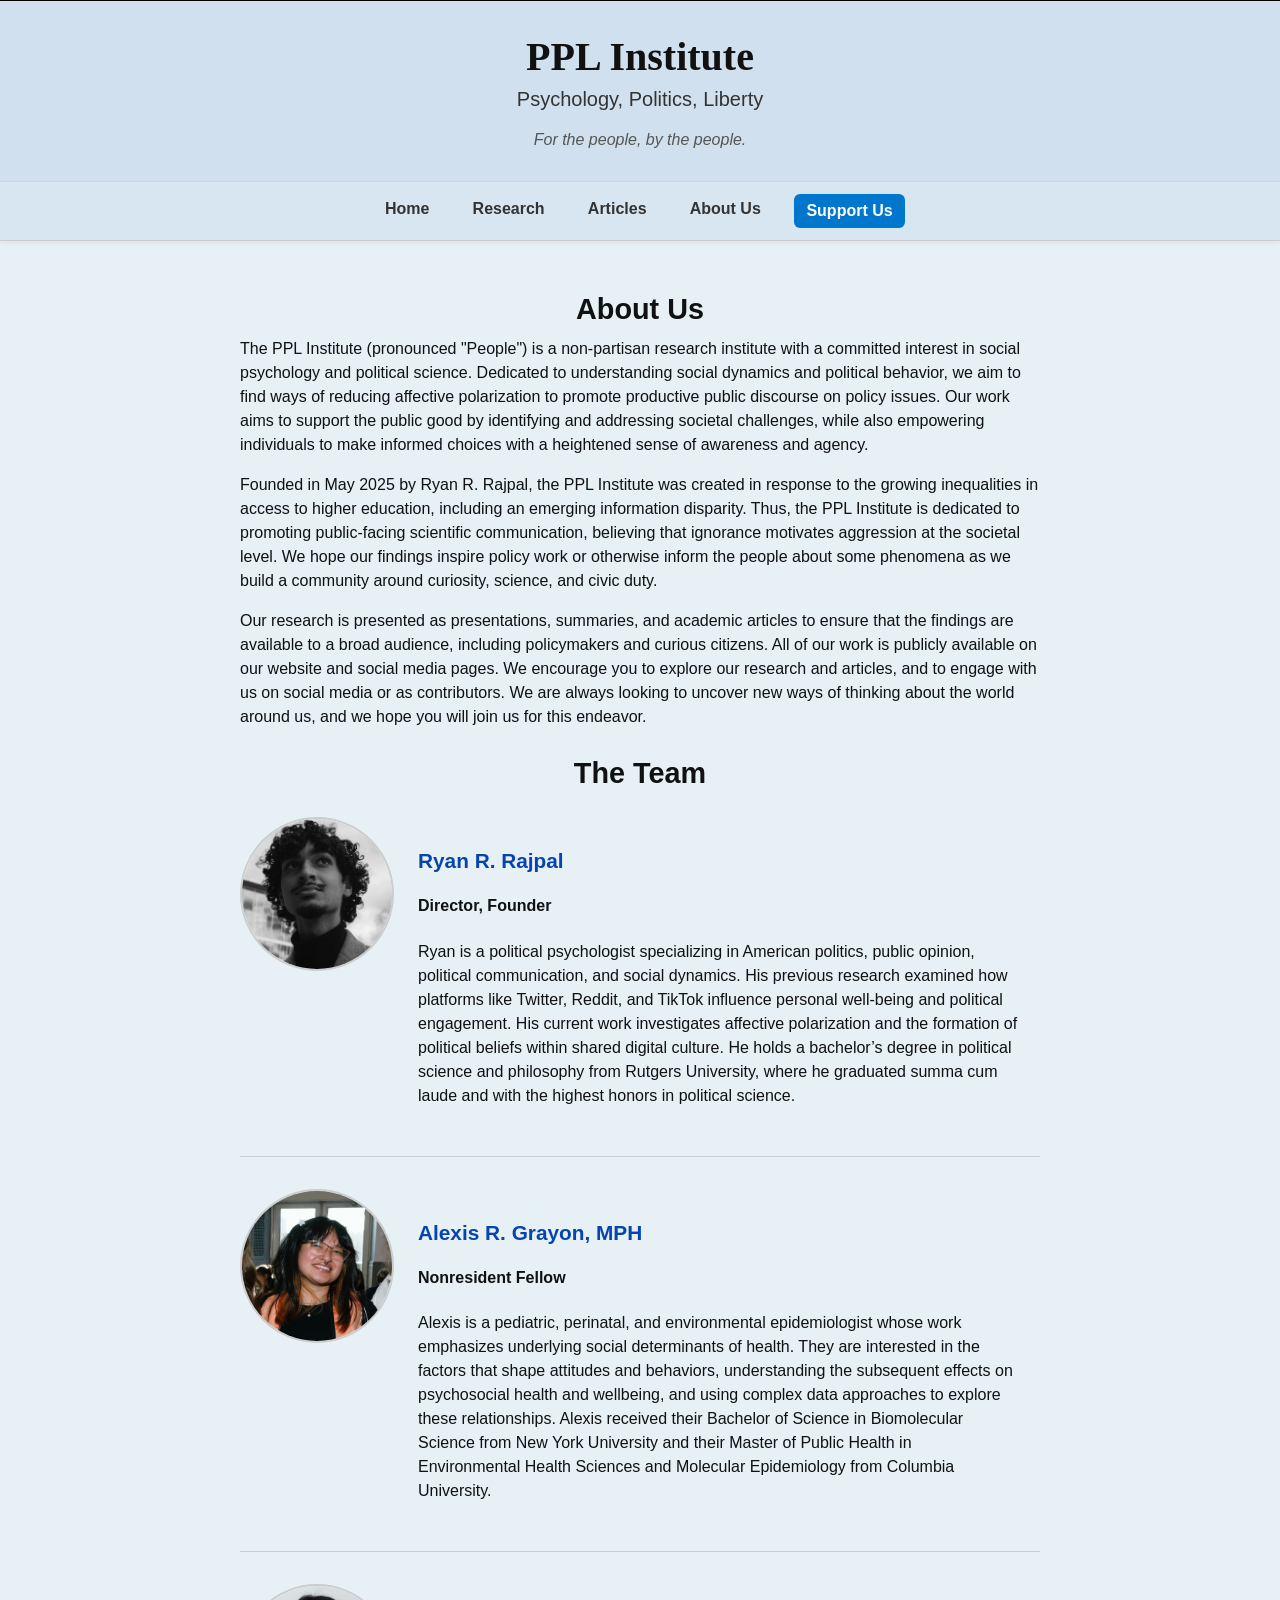
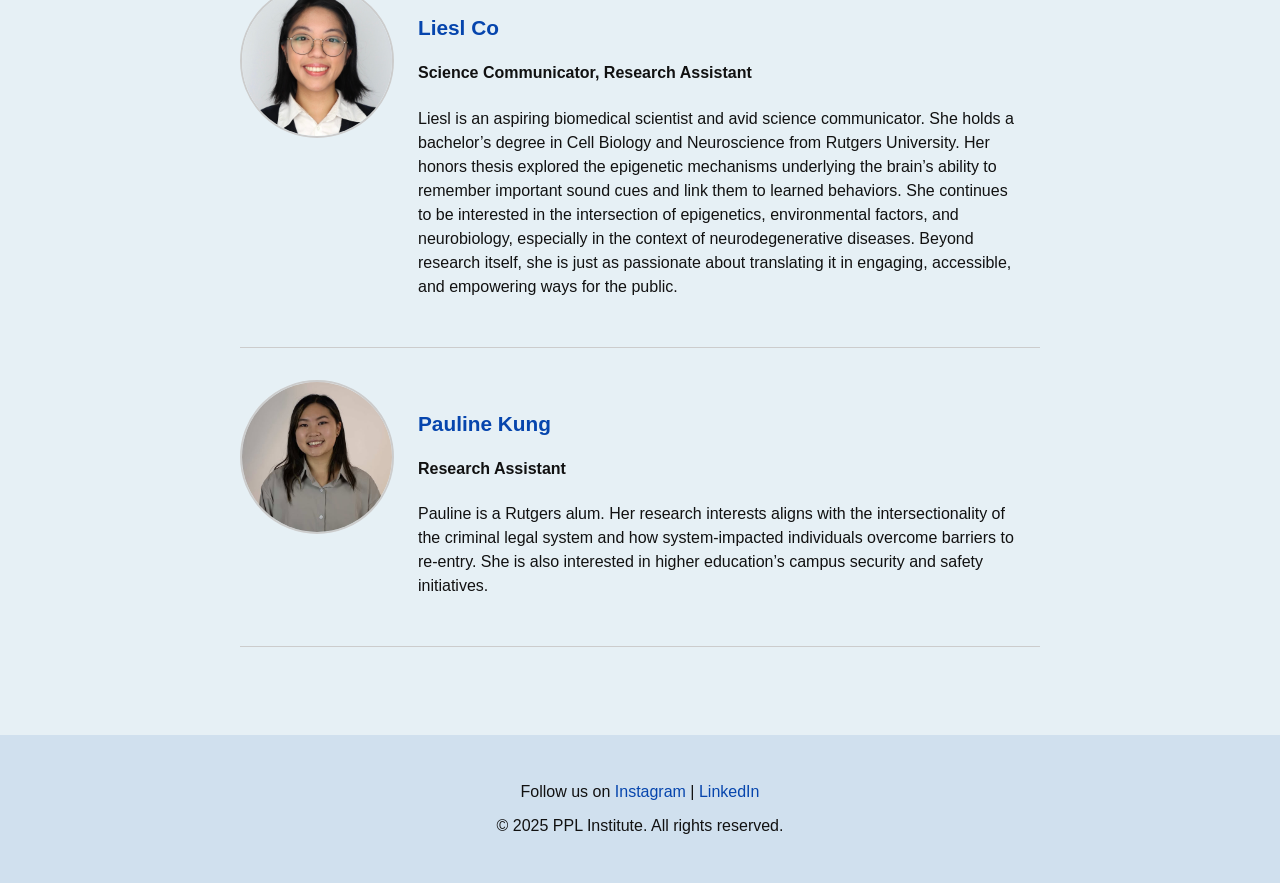
==== About.html @ 50cd61f1 "Update About.html" ====
<!DOCTYPE html>
<html lang="en">

<head>
  <meta charset="UTF-8" />
  <meta name="viewport" content="width=device-width, initial-scale=1.0" />
  <title>PPL Institute - Team</title>
  <link rel="stylesheet" href="globals.css" />
  <link rel="stylesheet" href="webstyles2.css" />
</head>

<body>
    <header>
      <h1>PPL Institute</h1>
      <p class="tagline">Psychology, Politics, Liberty</p>
      <p class="motto">For the people, by the people.</p>
    </header>

  <!-- Desktop Menu -->
<nav class="desktop-menu">
  <a href="index.html">Home</a>
  <a href="Research.html">Research</a>
  <a href="Articles.html">Articles</a>
  <a href="About.html">About Us</a>
  <a href="support.html" class="support-link">Support Us</a>
</nav>

<!-- Mobile Menu -->
<nav class="mobile-menu">
  <div class="menu-toggle" onclick="toggleMenu()">☰ Menu</div>
  <div class="menu-links show">
    <a href="index.html">Home</a>
    <a href="Research.html">Research</a>
    <a href="Articles.html">Articles</a>
    <a href="About.html">About Us</a>
    <a href="support.html" class="support-link">Support Us</a>
  </div>
</nav>

  <main>
    <section>
      <h2 class="centered-heading">About Us</h2>
    <p>
 The PPL Institute (pronounced "People") is a non-partisan research institute with a committed interest in social psychology and political science. Dedicated to understanding social dynamics and political behavior, we aim to find ways of reducing affective polarization to promote productive public discourse on policy issues.
 Our work aims to support the public good by identifying and addressing societal challenges, while also empowering individuals to make informed choices with a heightened sense of awareness and agency. 
      </p>

      <p>
 Founded in May 2025 by Ryan R. Rajpal, the PPL Institute was created in response to the growing inequalities in access to higher education, including an emerging information disparity. Thus, the PPL Institute is dedicated to promoting public-facing scientific communication, believing that ignorance motivates aggression at the societal level. We hope our findings inspire policy work or otherwise inform the people about some phenomena as we build a community around curiosity, science, and civic duty.
      </p>
      
      <p>
 Our research is presented as presentations, summaries, and academic articles to ensure that the findings are available to a broad audience, including policymakers and curious citizens. All of our work is publicly available on our website and social media pages. We encourage you to explore our research and articles, and to engage with us on social media or as contributors. We are always looking to uncover new ways of thinking about the world around us, and we hope you will join us for this endeavor. 
      </p>
    </section>

    <h2 class="centered-heading">The Team</h2>

    <section class="team-member">
      <img src="rav.jpeg" alt="Ryan R. Rajpal" class="team-photo" />
      <div class="team-info">
        <h3>Ryan R. Rajpal</h3>
        <h4>Director, Founder</h4>
        <p>
          Ryan is a political psychologist specializing in American politics, public opinion, political communication,
          and social dynamics. His previous research examined how platforms like Twitter, Reddit, and TikTok influence
          personal well-being and political engagement. His current work investigates affective polarization and the
          formation of political beliefs within shared digital culture. He holds a bachelor’s degree in political science
          and philosophy from Rutgers University, where he graduated summa cum laude and with the highest honors in political science.
        </p>
      </div>
    </section>

    <section class="team-member">
        <img src="Alexis.jpg" alt="Alexis R. Grayon, MPH" class="team-photo" />
        <div class="team-info">
          <h3>Alexis R. Grayon, MPH</h3>
          <h4>Nonresident Fellow</h4>
          <p>
            Alexis is a pediatric, perinatal, and environmental epidemiologist whose work emphasizes 
            underlying social determinants of health. They are interested in the factors that shape 
            attitudes and behaviors, understanding the subsequent effects on psychosocial 
            health and wellbeing, and using complex data approaches to explore these relationships. 
            Alexis received their Bachelor of Science in Biomolecular Science from New York University 
            and their Master of Public Health in Environmental Health Sciences and Molecular Epidemiology 
            from Columbia University.
          </p>
        </div>
      </section>

    <section class="team-member">
        <img src="Liesl.jpg" alt="Liesl Co" class="team-photo" />
        <div class="team-info">
          <h3>Liesl Co</h3>
          <h4>Science Communicator, Research Assistant</h4>
          <p>
           Liesl is an aspiring biomedical scientist and avid science communicator. She holds a bachelor’s degree in Cell 
            Biology and Neuroscience from Rutgers University. Her honors thesis explored the epigenetic mechanisms underlying 
            the brain’s ability to remember important sound cues and link them to learned behaviors. She continues to be interested 
            in the intersection of epigenetics, environmental factors, and neurobiology, especially in the context of neurodegenerative 
            diseases. Beyond research itself, she is just as passionate about translating it in engaging, accessible, and empowering 
            ways for the public. 
          </p>
        </div>
      </section>

     <section class="team-member">
      <img src="pauline.jpg" alt="Pauline Kung" class="team-photo" />
      <div class="team-info">
        <h3>Pauline Kung</h3>
        <h4>Research Assistant</h4>
        <p>
          Pauline is a Rutgers alum. Her research interests aligns with the intersectionality of the criminal legal system and how system-impacted individuals overcome barriers to re-entry. She is also interested in higher education’s campus security and safety initiatives.
        </p>
      </div>
    </section>
    
  </main>

  
  <footer>
    <p>Follow us on  
      <a href="https://instagram.com/pplinstitute" target="_blank">Instagram</a> | 
      <a href="https://www.linkedin.com/company/pplinstitute/" target="_blank">LinkedIn</a>
    </p>
    <p>&copy; 2025 PPL Institute. All rights reserved.</p>
  </footer>
<script>
  let lastScrollTop = 0;
  const menu = document.querySelector('.menu-links');
  const toggleBtn = document.querySelector('.menu-toggle');

  function toggleMenu() {
    menu.classList.toggle('show');
  }

  window.addEventListener('scroll', () => {
    let currentScroll = window.pageYOffset || document.documentElement.scrollTop;
    if (currentScroll > lastScrollTop && menu.classList.contains('show')) {
      // Scrolling down -> collapse menu
      menu.classList.remove('show');
    }
    lastScrollTop = currentScroll <= 0 ? 0 : currentScroll; // avoid negative scroll
  });
</script>
</body>
</html>
---- webstyles2.css ----
/* Base styles */
body {
  font-family: 'Georgia', serif;
  margin: 0;
  padding: 0;
  background: #e6f0f5; /* light grayish blue */
  color: #111;
}

/* Header section */
header {
  background-color: #d0e0ee; /* slightly darker than body */
  padding: 2rem 1rem 1rem;
  text-align: center;
  border-top: 1px solid #000;
  border-bottom: none;
  position: relative;
}

/* Main title */
h1 {
  font-size: 2.5rem;
  margin: 0;
  font-weight: bold;
  font-family: 'Georgia', serif;
}

/* Tagline */
.tagline {
  font-size: 1.25rem;
  font-weight: 500;
  color: #333;
  margin-top: 0.5rem;
  font-family: 'Arial', sans-serif;
}

/* Motto */
.motto {
  font-size: 1rem;
  color: #555;
  font-style: italic;
  margin-top: 0.25rem;
  font-family: 'Arial', sans-serif;
}

/* Subhead styling */
.subhead {
  font-size: 1rem;
  font-style: italic;
  text-transform: uppercase;
  color: #444;
  margin-top: 0.25rem;
}

/* Navigation menu */
nav {
  display: flex;
  justify-content: center;
  gap: 1.5rem;
  padding: 0.75rem 2rem;
  border-top: 1px solid #d7d3d3;
  border-bottom: 1px solid #ccc;
  flex-wrap: wrap;
  background-color: #d8e6f2;
  position: sticky;
  top: 0;
  z-index: 1000;
  box-shadow: 0 2px 4px rgba(0, 0, 0, 0.05);
}

nav a {
  text-decoration: none;
  color: #333;
  font-weight: 600;
  padding: 0.4rem 0.6rem;
  border-radius: 4px;
  transition: all 0.2s ease-in-out;
  font-family: 'Arial', sans-serif;
}

nav a:hover {
  background-color: #d0e0ee;
  color: #0645ad;
  text-decoration: none;
}

/* Main content area */
main {
  max-width: 800px;
  margin: auto;
  padding: 1.5rem;
  line-height: 1.5rem;
  font-family: 'Arial', sans-serif;
}

.centered-heading {
  text-align: center;
  margin-top: 2rem;
  margin-bottom: 1rem;
  font-size: 1.8rem;
}

/* Section lists */
ul {
  list-style-type: disc;
  padding-left: 2 rem;
}

li {
  margin-bottom: 1rem;
}

/* Notice box */
.notice-box {
  background-color: #fffacc;
  border: 1px solid #000000;
  padding: 15px 20px;
  margin: 20px auto;
  width: 80%;
  text-align: justify;
  font-size: 1rem;
  border-radius: 8px;
  box-shadow: 0 2px 4px rgba(0, 0, 0, 0.05);
}

/* Footer */
footer {
  text-align: center;
  padding: 2rem 0;
  background: #d0e0ee;
  margin-top: 2rem;
  font-family: 'Arial', sans-serif;
}

footer a {
  color: #0645ad;
  text-decoration: none;
}

footer a:hover {
  text-decoration: underline;
}

/* Email form */
form {
  text-align: center;
  margin-top: 1rem;
}

.cta-button {
  background-color: #0052cc;
  color: white;
  padding: 0.6rem 1.2rem;
  border: none;
  border-radius: 4px;
  font-weight: 600;
  cursor: pointer;
  margin-top: 0.5rem;
}

.cta-button:hover {
  background-color: #003d99;
}

form input[type="email"] {
  padding: 0.5rem;
  margin-right: 0.5rem;
  width: 60%;
  max-width: 300px;
  border: 1px solid #ccc;
  border-radius: 4px;
}

/* Responsive design */
@media (max-width: 600px) {
  nav {
    flex-direction: column;
    align-items: center;
    gap: 0.75rem;
    padding: 1rem;
  }

  input[type="email"] {
    width: 90%;
    max-width: 300px;
  }

  .cta-button {
    margin-top: 0.5rem;
    width: auto;
  }

  main {
    padding: 0 1rem;
  }

  h1 {
    font-size: 1.75rem;
  }

  .tagline {
    font-size: 1.1rem;
  }

  .motto {
    font-size: 0.95rem;
  }

  .subhead {
    font-size: 0.9rem;
  }
}

.team-member {
  display: flex;
  flex-direction: row;
  align-items: flex-start;
  margin: 2rem 0;
  gap: 1.5rem;
  border-bottom: 1px solid #ccc;
  padding-bottom: 2rem;
}

.team-photo {
  width: 150px;
  height: 150px;
  object-fit: cover;
  border-radius: 50%;
  border: 2px solid #ccc;
}

.team-info {
  max-width: 600px;
}

@media (max-width: 768px) {
  .team-member {
    flex-direction: column;
    align-items: center;
    text-align: center;
  }

  .team-info {
    max-width: 100%;
  }
}

/* NEW CODE!*/

.survey-section {
  background-color: transparent;
  display: flex;
  justify-content: justify;
  gap: 1.5rem;
  flex-wrap: wrap;
  max-width: 1000px;
  margin: 1.5rem auto;
  padding: 1rem;
}

.survey-card {
  background: #F5F5F5;
  border-radius: 12px;
  padding: 1rem; /* slightly reduced */
  width: 240px;
  height: auto; /* allow card to grow if needed */
  box-shadow: 0 2px 6px rgba(0, 0, 0, 0.08);
  transition: transform 0.2s ease, box-shadow 0.2s ease;
  display: flex;
  flex-direction: column;
  justify-content: flex-start; /* top align content */
  align-items: flex-start;
  text-align: left;
  font-size: 0.9rem; /* smaller text */
  line-height: 1.4; /* tighter spacing */
}


.survey-card:hover {
  transform: translateY(-3px);
  box-shadow: 0 4px 12px rgba(0, 0, 0, 0.15);
}

.survey-card a {
  text-decoration: none;
  color: inherit;
  display: block;
}

.survey-card h2 {
  margin-top: 0;
  font-size: 24px;
  color: #000;
}

.survey-card p {
  margin-top: 0.5rem;
  font-size: 0.95rem;
  color: #333;
}

/* Embedded iframe donation form */
.iframe-container {
  display: flex;
  justify-content: center;
  margin: 2rem 0;
}

/* Donation section spacing */
main h3 {
  margin-top: 2rem;
  font-size: 1.3rem;
  color: #0645ad;
}


.card-snippet {
  overflow: hidden;
  text-overflow: ellipsis;
  display: -webkit-box;
  -webkit-line-clamp: 3; /* number of lines to show */
  line-clamp: 3; /* standard property for compatibility */
  -webkit-box-orient: vertical;
  max-height: 4.5em;
  line-height: 1.5em;
}

/* Modal background */
.modal {
  display: none; /* Hidden by default */
  position: fixed;
  z-index: 1000;
  left: 0; top: 0;
  width: 100vw; height: 100vh;
  background-color: rgba(0, 0, 0, 0.5);
  justify-content: center;
  align-items: center;
}

/* Modal content */
.modal-content {
  background: white;
  padding: 2rem;
  border-radius: 12px;
  width: 90%;
  max-width: 500px;
  box-shadow: 0 10px 25px rgba(0, 0, 0, 0.2);
  text-align: center;
  position: relative;
}

/* Close button */
.close-btn {
  position: absolute;
  top: 12px;
  right: 16px;
  font-size: 2rem;
  cursor: pointer;
}

/* Modal CTA button */
.modal-button {
  display: inline-block;
  margin-top: 1.5rem;
  padding: 0.75rem 1.5rem;
  background-color: #0077cc;
  color: white;
  text-decoration: none;
  border-radius: 6px;
  font-weight: bold;
  transition: background-color 0.3s ease;
}

.modal-button:hover {
  background-color: #005fa3;
}


.support-link {
  background-color: #0077cc; /* darker background */
  color: #fff !important; /* white text */
  padding: 8px 12px;
  border-radius: 6px;
  font-weight: 600;
  transition: background-color 0.3s ease;
}

.support-link:hover {
  background-color: #005fa3; /* even darker on hover */
  text-decoration: none;
}



.logo-container {
  display: flex;
  align-items: center;
  gap: 1rem;
}

.logo {
  height: 60px; /* adjust as needed */
  width: auto;
}

.header-text h1 {
  margin: 0;
  font-size: 1.8rem;
}

.subhead {
  margin: 0;
  font-size: 1rem;
  color: #666;
}


.report-article {
  cursor: pointer;
  position: relative;
  border-radius: 10px;
  overflow: hidden;
  transition: transform 0.2s ease, box-shadow 0.2s ease;
}

.report-article:hover {
  transform: translateY(-4px);
  box-shadow: 0 6px 16px rgba(0, 0, 0, 0.1);
}

.report-thumb {
  width: 100%;
  height: 180px;
  object-fit: cover;
}

.report-title,
.report-preview {
  padding: 0 1.25rem;
}

.report-title {
  font-size: 1.1rem;
  font-weight: bold;
  margin-top: 1rem;
  margin-bottom: 0.5rem;
  color: #222;
}

.report-preview {
  font-size: 0.95rem;
  color: #555;
  margin-bottom: 1.25rem;
  line-height: 1.5;
}


@media (max-width: 600px) {
  nav {
    padding: 0.5rem 1rem;
    gap: 0.5rem;
  }

  nav a {
    font-size: 0.85rem;
    padding: 0.3rem 0.4rem;
  }

  header {
    padding: 1rem 0.5rem 0.5rem;
  }

  h1 {
    font-size: 1.5rem;
  }

  .tagline, .motto, .subhead {
    font-size: 0.85rem;
  }
}

.pdf-container {
  width: 100%;
  max-width: 100%;
  height: 600px;
  overflow: hidden;
  border: 1px solid #ccc;
}

.pdf-container iframe {
  width: 100%;
  height: 100%;
  border: none;
}

@media (max-width: 600px) {
  .pdf-container {
    height: 400px;
  }
}



.center-instagram {
  display: flex;
  justify-content: center; /* Centers horizontally */
  margin: 20px 0;          /* Optional spacing above/below */
}

.instagram-media {
  max-width: 540px; /* Instagram’s recommended max width */
  width: 100%;      /* Let it shrink on smaller screens */
}







/* NEW CODE!*/


.survey-card-2 {
  background: #d5ffdd;
  border-radius: 12px;
  padding: 1rem; /* slightly reduced */
  width: 240px;
  height: auto; /* allow card to grow if needed */
  box-shadow: 0 2px 6px rgba(0, 0, 0, 0.08);
  transition: transform 0.2s ease, box-shadow 0.2s ease;
  display: flex;
  flex-direction: column;
  justify-content: flex-start; /* top align content */
  align-items: flex-start;
  text-align: left;
  font-size: 0.9rem; /* smaller text */
  line-height: 1.4; /* tighter spacing */
}


.survey-card-2:hover {
  transform: translateY(-3px);
  box-shadow: 0 4px 12px rgba(0, 0, 0, 0.15);
}

.survey-card-2 a {
  text-decoration: none;
  color: inherit;
  display: block;
}

.survey-card-2 h2 {
  margin-top: 0;
  font-size: 24px;
  color: #000;
}

.survey-card-2 p {
  margin-top: 0.5rem;
  font-size: 0.95rem;
  color: #333;
}


.card-snippet-2 {
  overflow: hidden;
  text-overflow: ellipsis;
  display: -webkit-box;
  -webkit-line-clamp: 3; /* number of lines to show */
  line-clamp: 3; /* standard property for compatibility */
  -webkit-box-orient: vertical;
  max-height: 4.5em;
  line-height: 1.5em;
}

/* Modal background */
.modal-2 {
  display: none; /* Hidden by default */
  position: fixed;
  z-index: 1000;
  left: 0; top: 0;
  width: 100vw; height: 100vh;
  background-color: rgba(0, 0, 0, 0.5);
  justify-content: center;
  align-items: center;
}

/* Modal content */
.modal-content-2 {
  background: #d5ffdd;
  padding: 2rem;
  border-radius: 12px;
  width: 90%;
  max-width: 500px;
  box-shadow: 0 10px 25px rgba(0, 0, 0, 0.2);
  text-align: center;
  position: relative;
}




.survey-card-3 {
  background: #fffeb3;
  border-radius: 12px;
  padding: 1rem; /* slightly reduced */
  width: 240px;
  height: auto; /* allow card to grow if needed */
  box-shadow: 0 2px 6px rgba(0, 0, 0, 0.08);
  transition: transform 0.2s ease, box-shadow 0.2s ease;
  display: flex;
  flex-direction: column;
  justify-content: flex-start; /* top align content */
  align-items: flex-start;
  text-align: left;
  font-size: 0.9rem; /* smaller text */
  line-height: 1.4; /* tighter spacing */
}


.survey-card-3:hover {
  transform: translateY(-3px);
  box-shadow: 0 4px 12px rgba(0, 0, 0, 0.15);
}

.survey-card-3 a {
  text-decoration: none;
  color: inherit;
  display: block;
}

.survey-card-3 h2 {
  margin-top: 0;
  font-size: 24px;
  color: #000;
}

.survey-card-3 p {
  margin-top: 0.5rem;
  font-size: 0.95rem;
  color: #333;
}


.card-snippet-3 {
  overflow: hidden;
  text-overflow: ellipsis;
  display: -webkit-box;
  -webkit-line-clamp: 3; /* number of lines to show */
  line-clamp: 3; /* standard property for compatibility */
  -webkit-box-orient: vertical;
  max-height: 4.5em;
  line-height: 1.5em;
}

/* Modal background */
.modal-3 {
  display: none; /* Hidden by default */
  position: fixed;
  z-index: 1000;
  left: 0; top: 0;
  width: 100vw; height: 100vh;
  background-color: rgba(0, 0, 0, 0.5);
  justify-content: center;
  align-items: center;
}

/* Modal content */
.modal-content-3 {
  background: #fffeb3;
  padding: 2rem;
  border-radius: 12px;
  width: 90%;
  max-width: 500px;
  box-shadow: 0 10px 25px rgba(0, 0, 0, 0.2);
  text-align: center;
  position: relative;
}






.survey-card-4 {
  background: #c0e6fe;
  border-radius: 12px;
  padding: 1rem; /* slightly reduced */
  width: 240px;
  height: auto; /* allow card to grow if needed */
  box-shadow: 0 2px 6px rgba(0, 0, 0, 0.08);
  transition: transform 0.2s ease, box-shadow 0.2s ease;
  display: flex;
  flex-direction: column;
  justify-content: flex-start; /* top align content */
  align-items: flex-start;
  text-align: left;
  font-size: 0.9rem; /* smaller text */
  line-height: 1.4; /* tighter spacing */
}


.survey-card-4:hover {
  transform: translateY(-3px);
  box-shadow: 0 4px 12px rgba(0, 0, 0, 0.15);
}

.survey-card-4 a {
  text-decoration: none;
  color: inherit;
  display: block;
}

.survey-card-4 h2 {
  margin-top: 0;
  font-size: 24px;
  color: #000;
}

.survey-card-4 p {
  margin-top: 0.5rem;
  font-size: 0.95rem;
  color: #333;
}


.card-snippet-4 {
  overflow: hidden;
  text-overflow: ellipsis;
  display: -webkit-box;
  -webkit-line-clamp: 3; /* number of lines to show */
  line-clamp: 3; /* standard property for compatibility */
  -webkit-box-orient: vertical;
  max-height: 4.5em;
  line-height: 1.5em;
}

/* Modal background */
.modal-4 {
  display: none; /* Hidden by default */
  position: fixed;
  z-index: 1000;
  left: 0; top: 0;
  width: 100vw; height: 100vh;
  background-color: rgba(0, 0, 0, 0.5);
  justify-content: center;
  align-items: center;
}

/* Modal content */
.modal-content-4 {
  background: #c0e6fe;
  padding: 2rem;
  border-radius: 12px;
  width: 90%;
  max-width: 500px;
  box-shadow: 0 10px 25px rgba(0, 0, 0, 0.2);
  text-align: center;
  position: relative;
}






/* Show desktop menu only on larger screens */
.desktop-menu {
  display: flex;
  justify-content: center;
  gap: 1.5rem;
  padding: 0.75rem 2rem;
  border-top: 1px solid #d7d3d3;
  border-bottom: 1px solid #ccc;
  background-color: #d8e6f2;
  position: sticky;
  top: 0;
  z-index: 1000;
  box-shadow: 0 2px 4px rgba(0, 0, 0, 0.05);
}

/* Hide mobile menu by default */
.mobile-menu {
  display: none;
}

/* When screen is 600px or less, hide desktop menu and show mobile menu */
@media (max-width: 600px) {
  .desktop-menu {
    display: none;
  }

  .mobile-menu {
    display: block;
    position: sticky;
    top: 0;
    z-index: 1000;
    background-color: #d8e6f2;
    padding: 0.5rem 1rem;
    box-shadow: 0 2px 4px rgba(0,0,0,0.05);
  }

  .menu-toggle {
    font-size: 1rem;
    font-weight: bold;
    cursor: pointer;
    background-color: #0077cc;
    color: white;
    padding: 0.5rem 1rem;
    border-radius: 6px;
    display: flex;
    justify-content: center;
    align-items: center;
  }

  .menu-links {
    display: none;
    flex-direction: column;
    margin-top: 0.5rem;
    transition: max-height 0.3s ease;
  }

  .menu-links.show {
    display: flex;
  }

  .menu-links a {
    padding: 0.5rem 0;
    font-size: 0.95rem;
    text-align: center;
  }
}

}
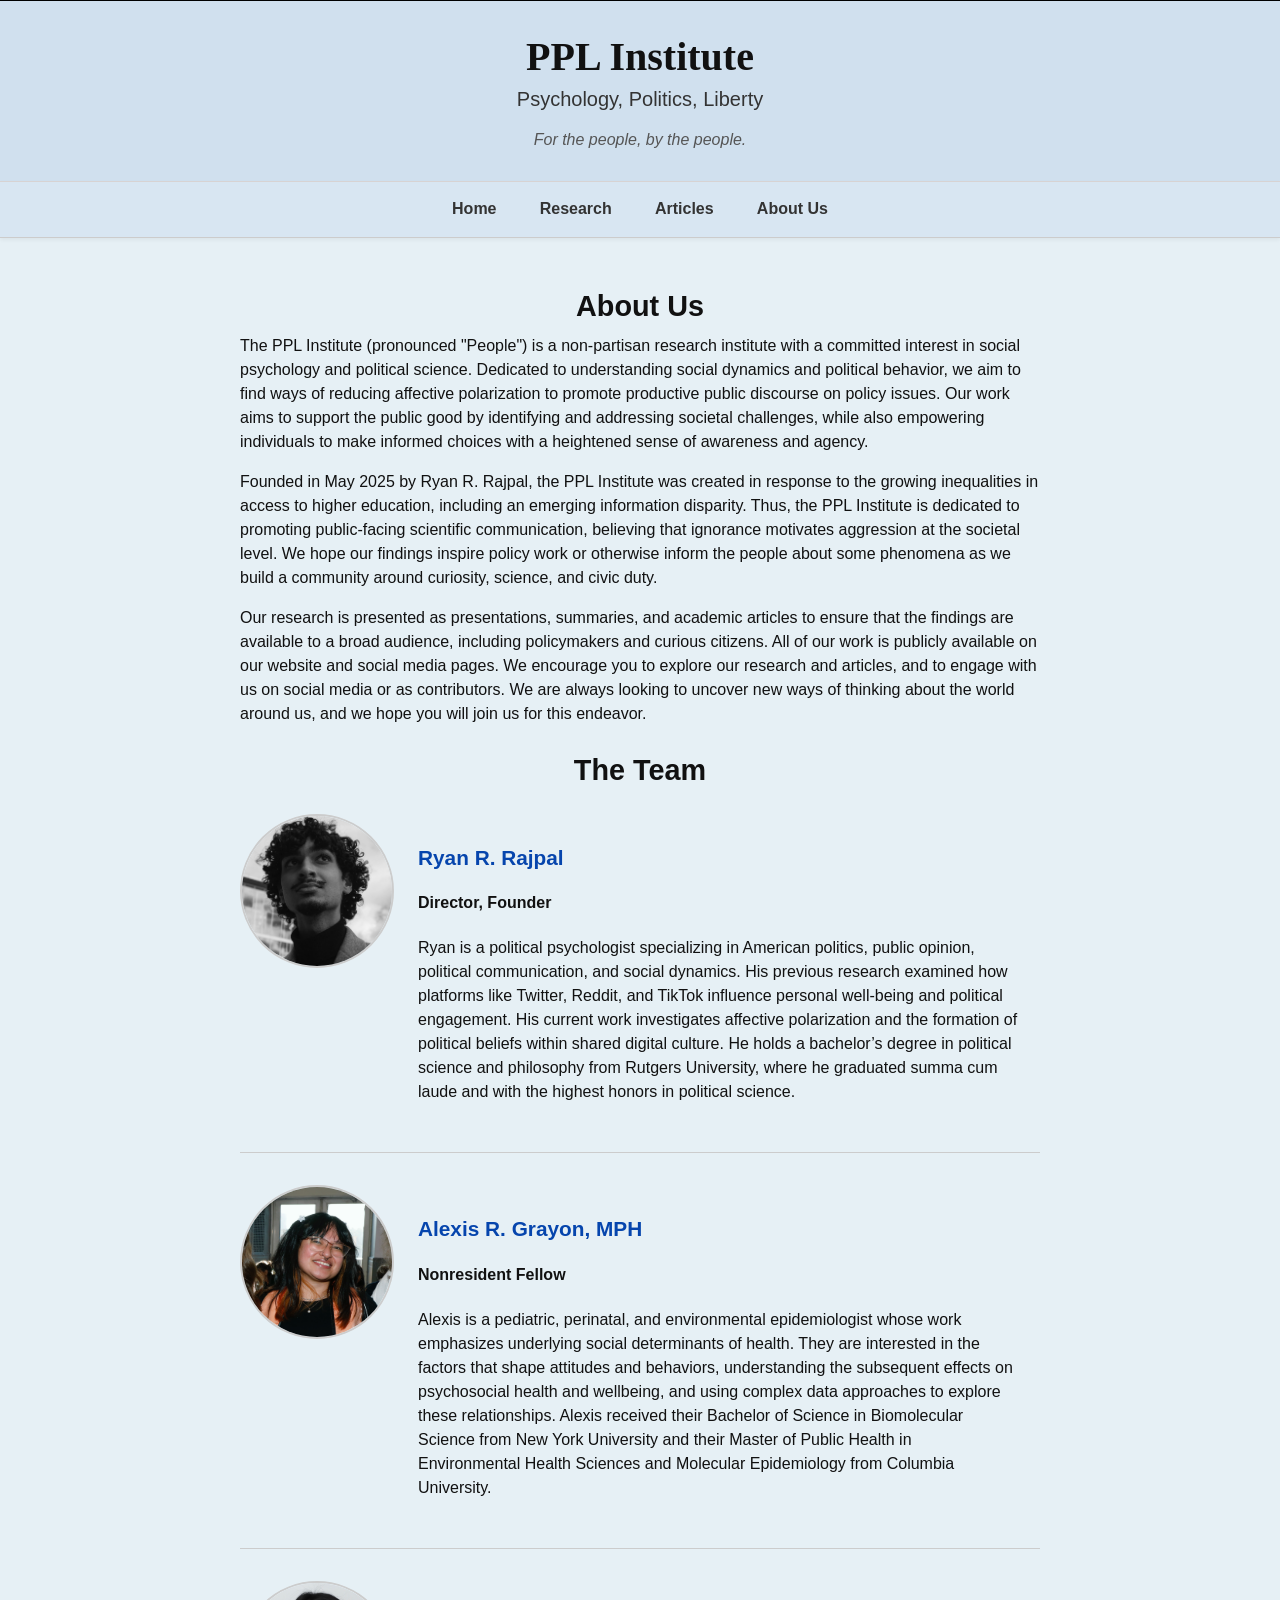
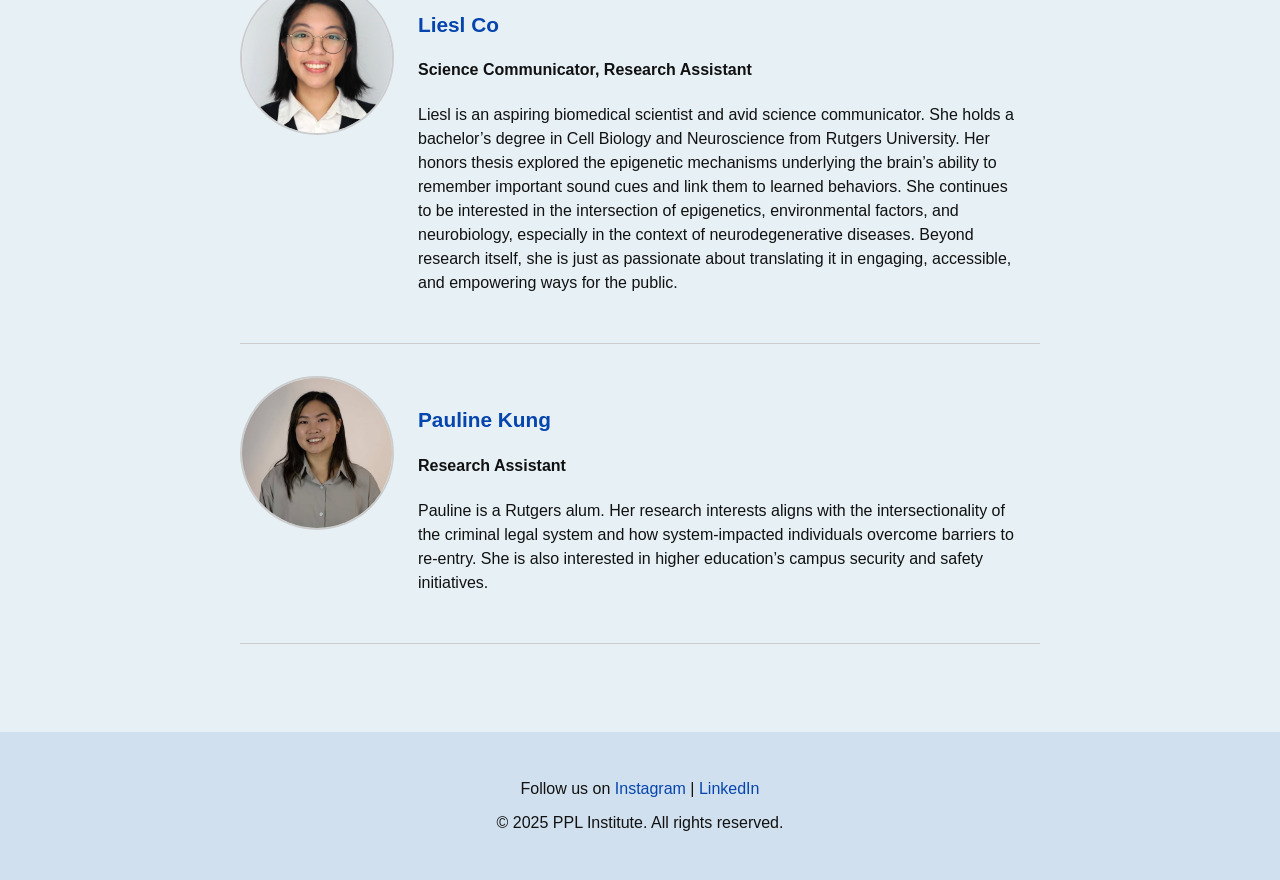
==== commit 7f2dc4ad: "Remove 'Support Us' link from About.html Removed 'Support Us' link from both desktop and mobile navi" ====
--- a/About.html
+++ b/About.html
@@ -22,7 +22,6 @@
   <a href="Research.html">Research</a>
   <a href="Articles.html">Articles</a>
   <a href="About.html">About Us</a>
-  <a href="support.html" class="support-link">Support Us</a>
 </nav>
 
 <!-- Mobile Menu -->
@@ -33,7 +32,6 @@
     <a href="Research.html">Research</a>
     <a href="Articles.html">Articles</a>
     <a href="About.html">About Us</a>
-    <a href="support.html" class="support-link">Support Us</a>
   </div>
 </nav>
 
--- a/webstyles2.css
+++ b/webstyles2.css
@@ -765,6 +765,91 @@
 
 
 
+
+
+
+
+
+
+.survey-card-5 {
+  background: #c0fec1;
+  border-radius: 12px;
+  padding: 1rem; /* slightly reduced */
+  width: 240px;
+  height: auto; /* allow card to grow if needed */
+  box-shadow: 0 2px 6px rgba(0, 0, 0, 0.08);
+  transition: transform 0.2s ease, box-shadow 0.2s ease;
+  display: flex;
+  flex-direction: column;
+  justify-content: flex-start; /* top align content */
+  align-items: flex-start;
+  text-align: left;
+  font-size: 0.9rem; /* smaller text */
+  line-height: 1.4; /* tighter spacing */
+}
+
+
+.survey-card-5:hover {
+  transform: translateY(-3px);
+  box-shadow: 0 4px 12px rgba(0, 0, 0, 0.15);
+}
+
+.survey-card-5 a {
+  text-decoration: none;
+  color: inherit;
+  display: block;
+}
+
+.survey-card-5 h2 {
+  margin-top: 0;
+  font-size: 24px;
+  color: #000;
+}
+
+.survey-card-5 p {
+  margin-top: 0.5rem;
+  font-size: 0.95rem;
+  color: #333;
+}
+
+
+.card-snippet-5 {
+  overflow: hidden;
+  text-overflow: ellipsis;
+  display: -webkit-box;
+  -webkit-line-clamp: 3; /* number of lines to show */
+  line-clamp: 3; /* standard property for compatibility */
+  -webkit-box-orient: vertical;
+  max-height: 4.5em;
+  line-height: 1.5em;
+}
+
+/* Modal background */
+.modal-5 {
+  display: none; /* Hidden by default */
+  position: fixed;
+  z-index: 1000;
+  left: 0; top: 0;
+  width: 100vw; height: 100vh;
+  background-color: rgba(0, 0, 0, 0.5);
+  justify-content: center;
+  align-items: center;
+}
+
+/* Modal content */
+.modal-content-5 {
+  background: #c0fec1;
+  padding: 2rem;
+  border-radius: 12px;
+  width: 90%;
+  max-width: 500px;
+  box-shadow: 0 10px 25px rgba(0, 0, 0, 0.2);
+  text-align: center;
+  position: relative;
+}
+
+
+
 /* Show desktop menu only on larger screens */
 .desktop-menu {
   display: flex;
@@ -833,3 +918,25 @@
 }
 
 }
+
+
+
+.report-article p.photo-credit {
+  font-size: 0.65rem;   /* smaller text */
+  color: #555;          /* dark grey */
+  opacity: 0.25;         /* faded */
+  margin-top: 8px;      /* optional spacing */
+}
+
+.report-article p.photo-credit a {
+  color: inherit;       /* inherit faded grey from parent */
+  text-decoration: none; /* optional: remove underline */
+}
+
+.report-article photo-credit a:hover {
+  opacity: 0.5;         /* slightly more visible on hover */
+  text-decoration: underline; /* optional hover effect */
+}
+
+
+
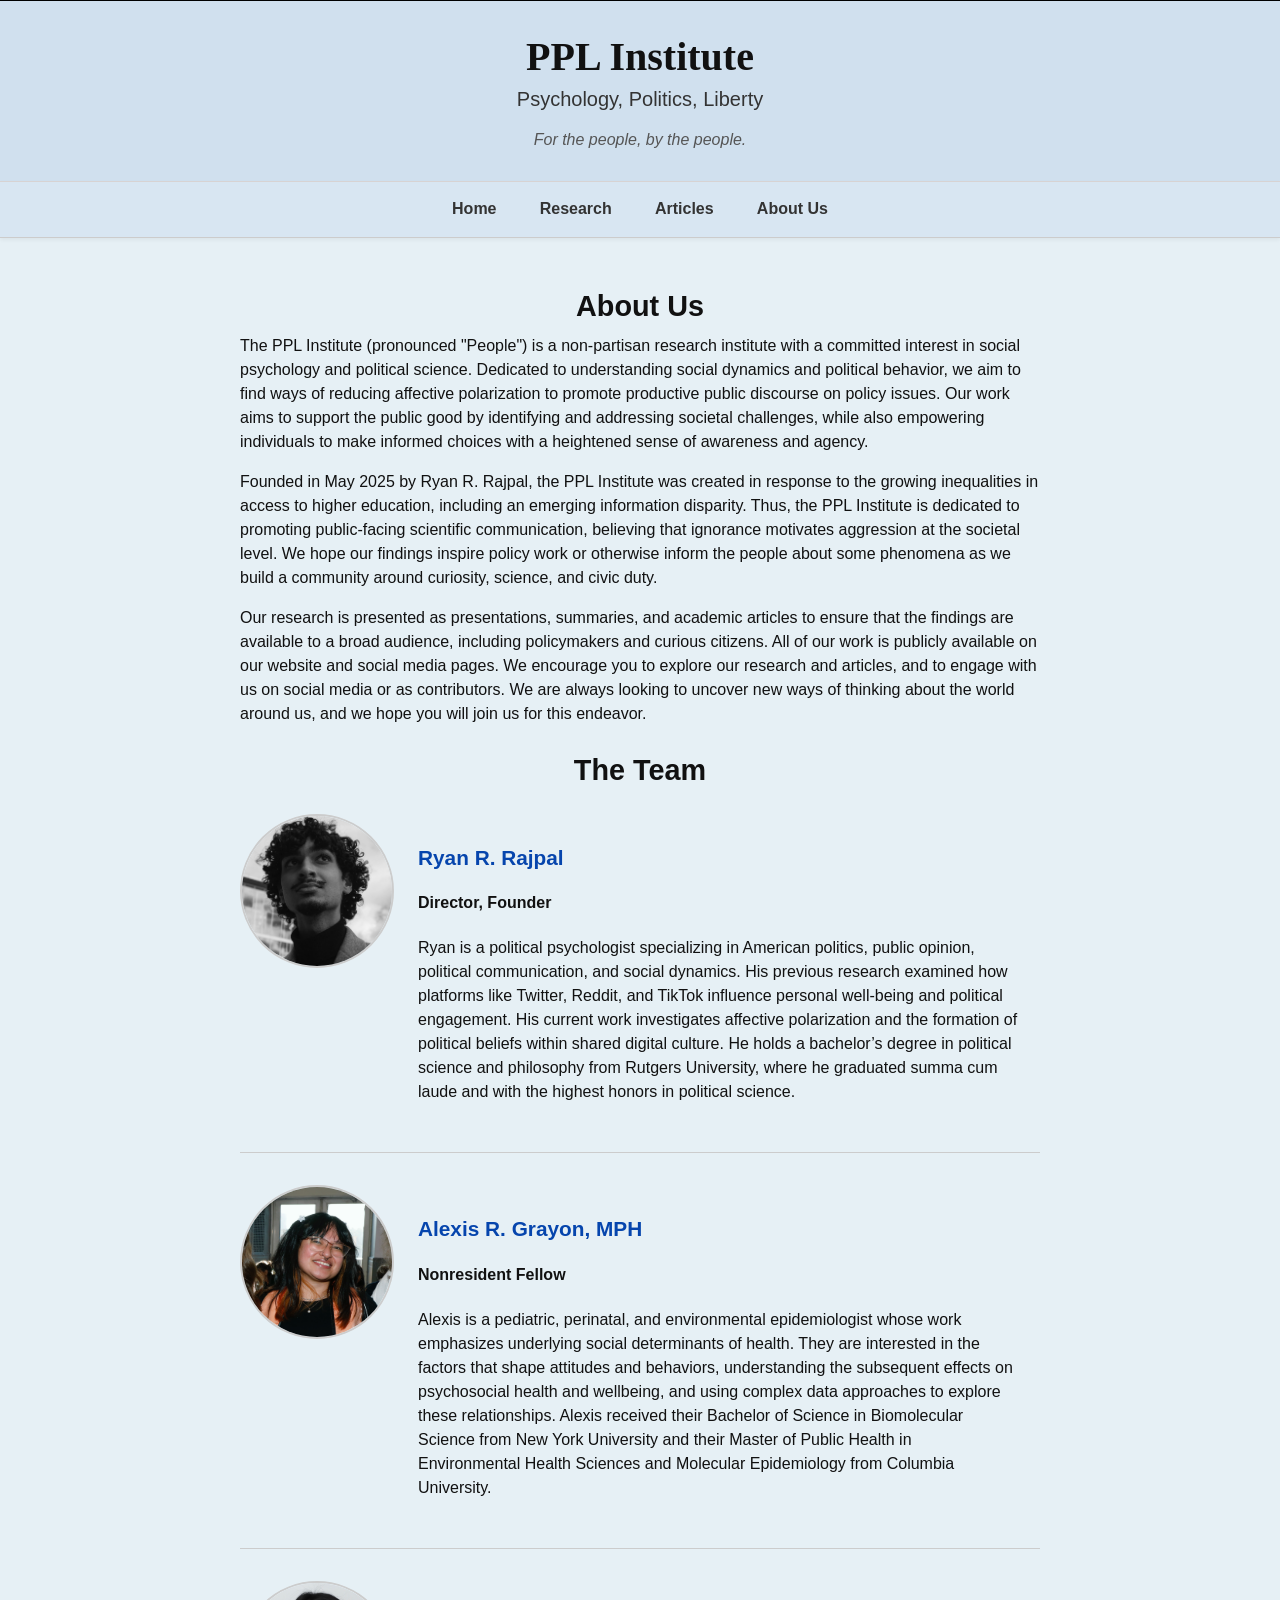
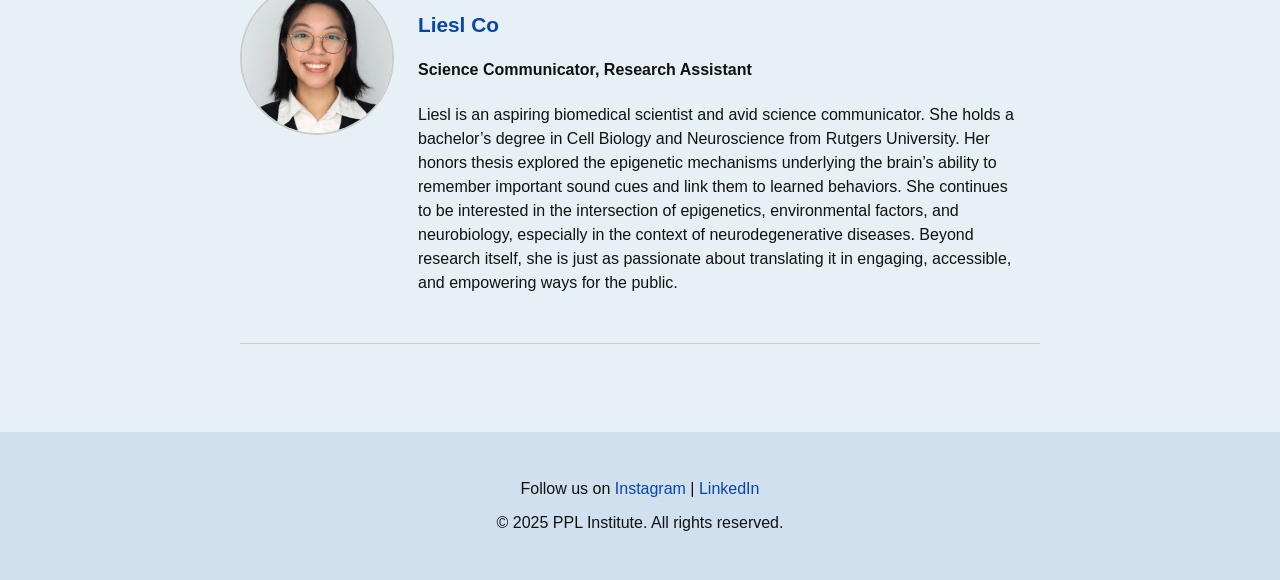
==== commit c16431c5: "Update About.html" ====
--- a/About.html
+++ b/About.html
@@ -102,16 +102,7 @@
         </div>
       </section>
 
-     <section class="team-member">
-      <img src="pauline.jpg" alt="Pauline Kung" class="team-photo" />
-      <div class="team-info">
-        <h3>Pauline Kung</h3>
-        <h4>Research Assistant</h4>
-        <p>
-          Pauline is a Rutgers alum. Her research interests aligns with the intersectionality of the criminal legal system and how system-impacted individuals overcome barriers to re-entry. She is also interested in higher education’s campus security and safety initiatives.
-        </p>
-      </div>
-    </section>
+
     
   </main>
 
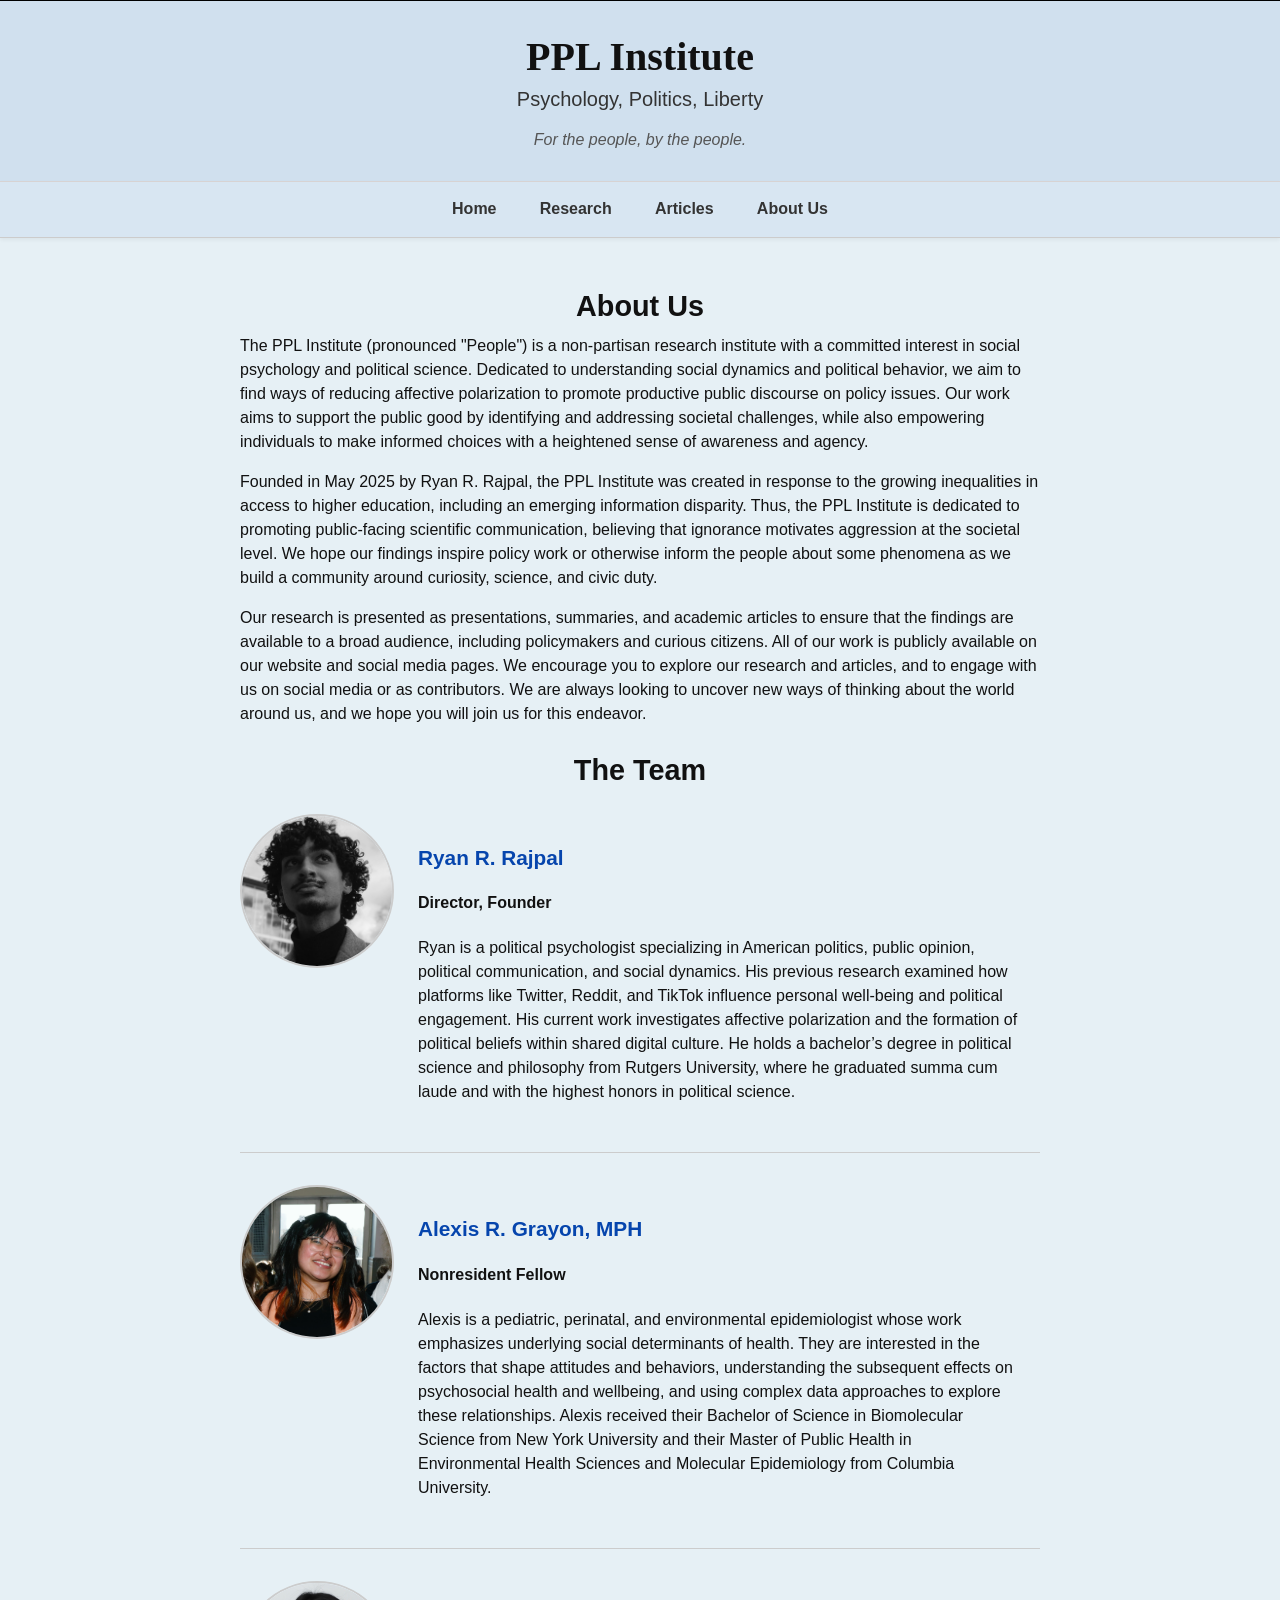
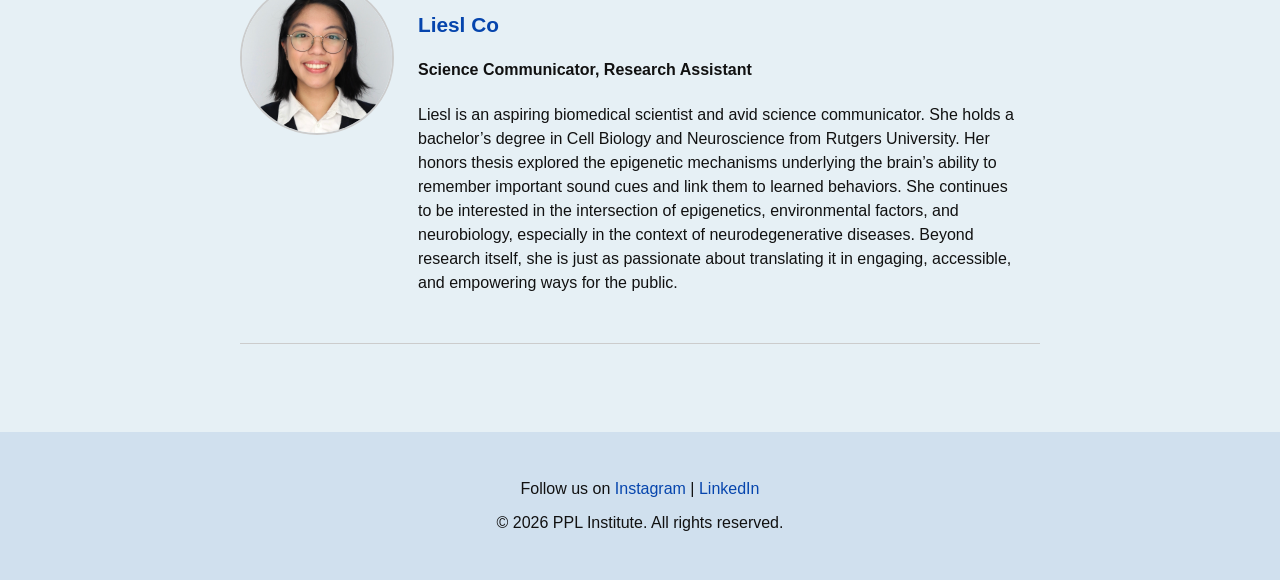
==== commit 766d519f: "Update About.html" ====
--- a/About.html
+++ b/About.html
@@ -112,7 +112,7 @@
       <a href="https://instagram.com/pplinstitute" target="_blank">Instagram</a> | 
       <a href="https://www.linkedin.com/company/pplinstitute/" target="_blank">LinkedIn</a>
     </p>
-    <p>&copy; 2025 PPL Institute. All rights reserved.</p>
+    <p>&copy; 2026 PPL Institute. All rights reserved.</p>
   </footer>
 <script>
   let lastScrollTop = 0;
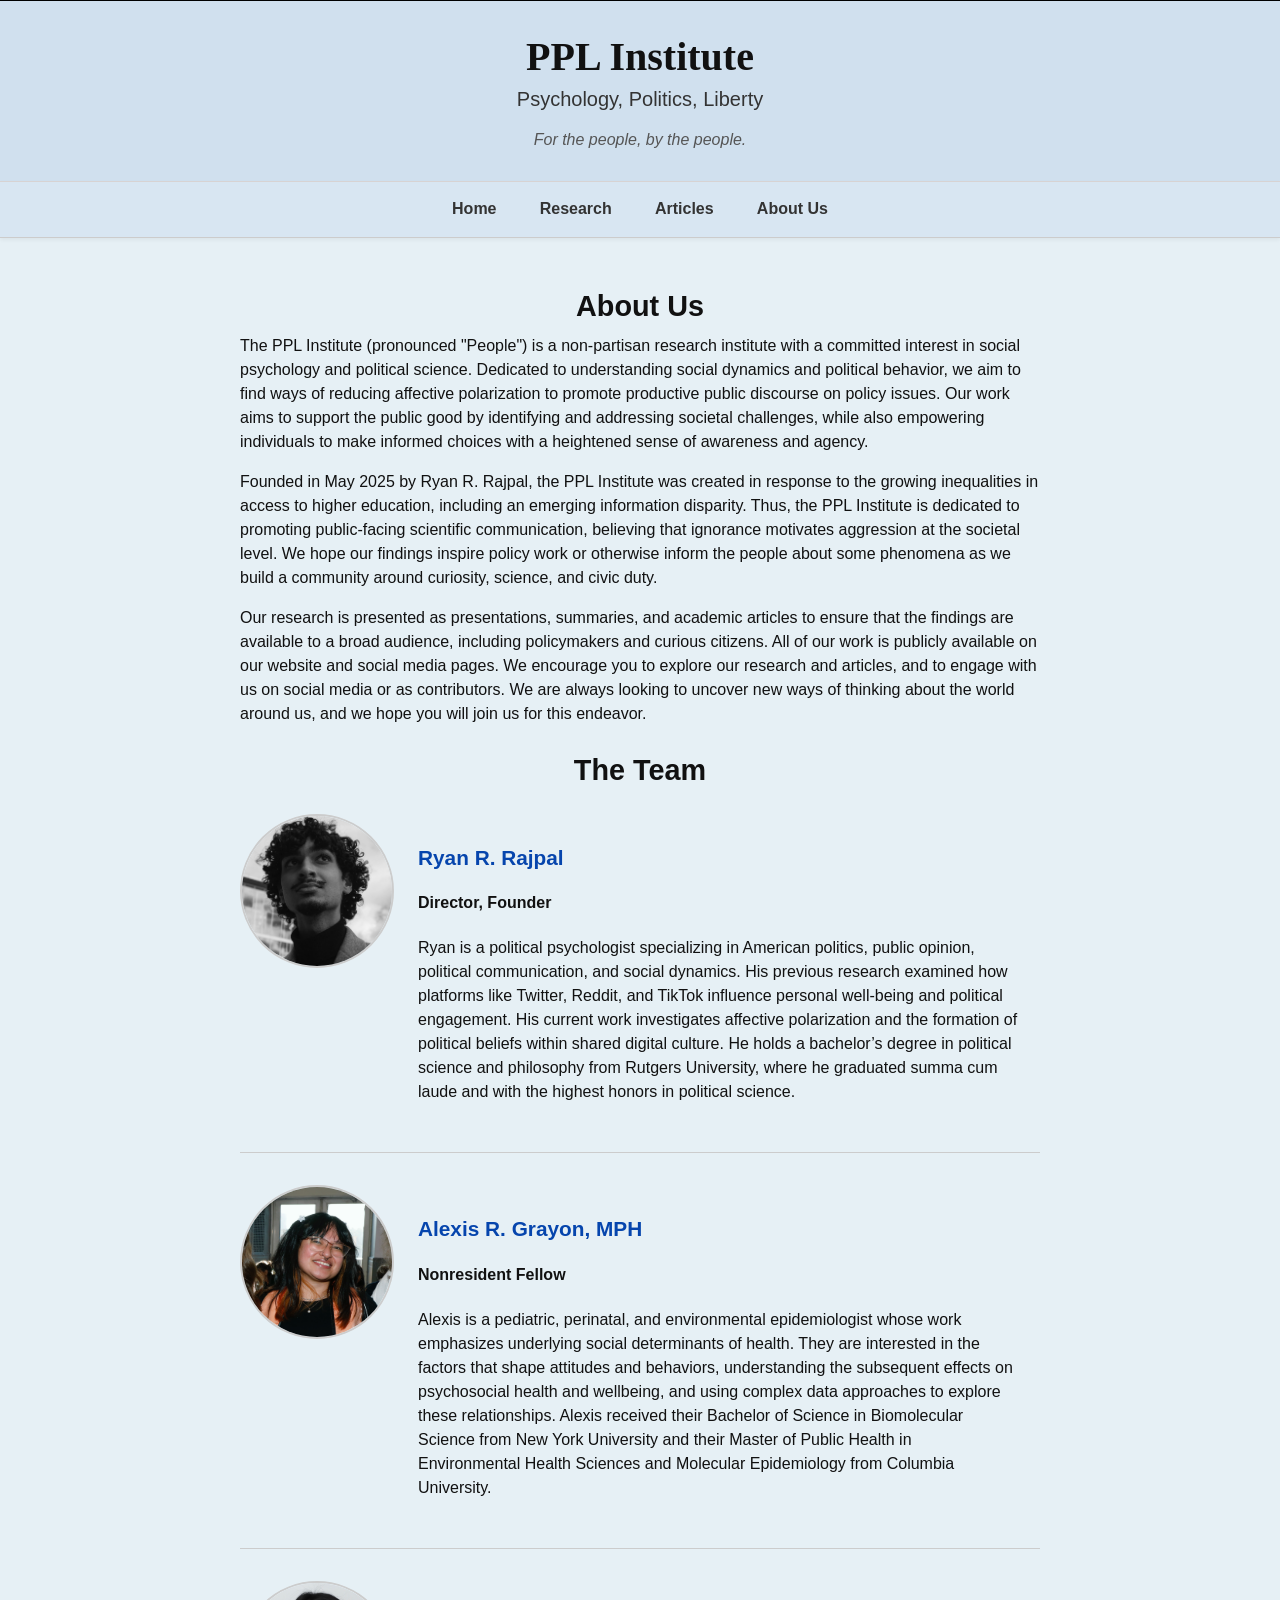
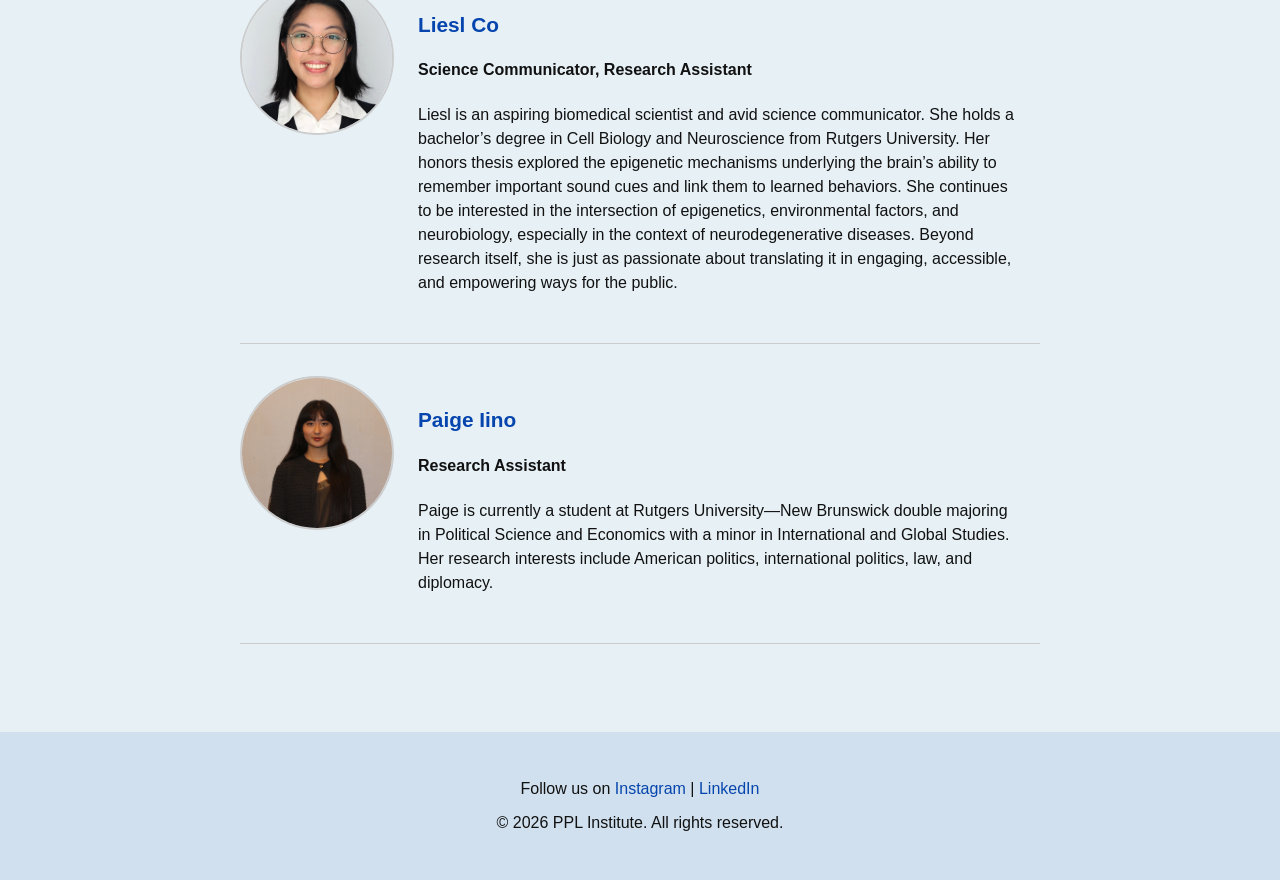
==== commit 1755b896: "Add team member section for Paige Iino Added a new team member section for Paige Iino with details." ====
--- a/About.html
+++ b/About.html
@@ -101,7 +101,19 @@
           </p>
         </div>
       </section>
-
+    
+<section class="team-member">
+      <img src="Paige.jpg" alt="Paige Iino" class="team-photo" />
+      <div class="team-info">
+        <h3>Paige Iino</h3>
+        <h4>Research Assistant</h4>
+        <p>
+          Paige is currently a student at Rutgers University—New Brunswick double majoring in Political Science and
+          Economics with a minor in International and Global Studies. Her research interests include American politics,
+          international politics, law, and diplomacy.
+        </p>
+      </div>
+    </section>
 
     
   </main>
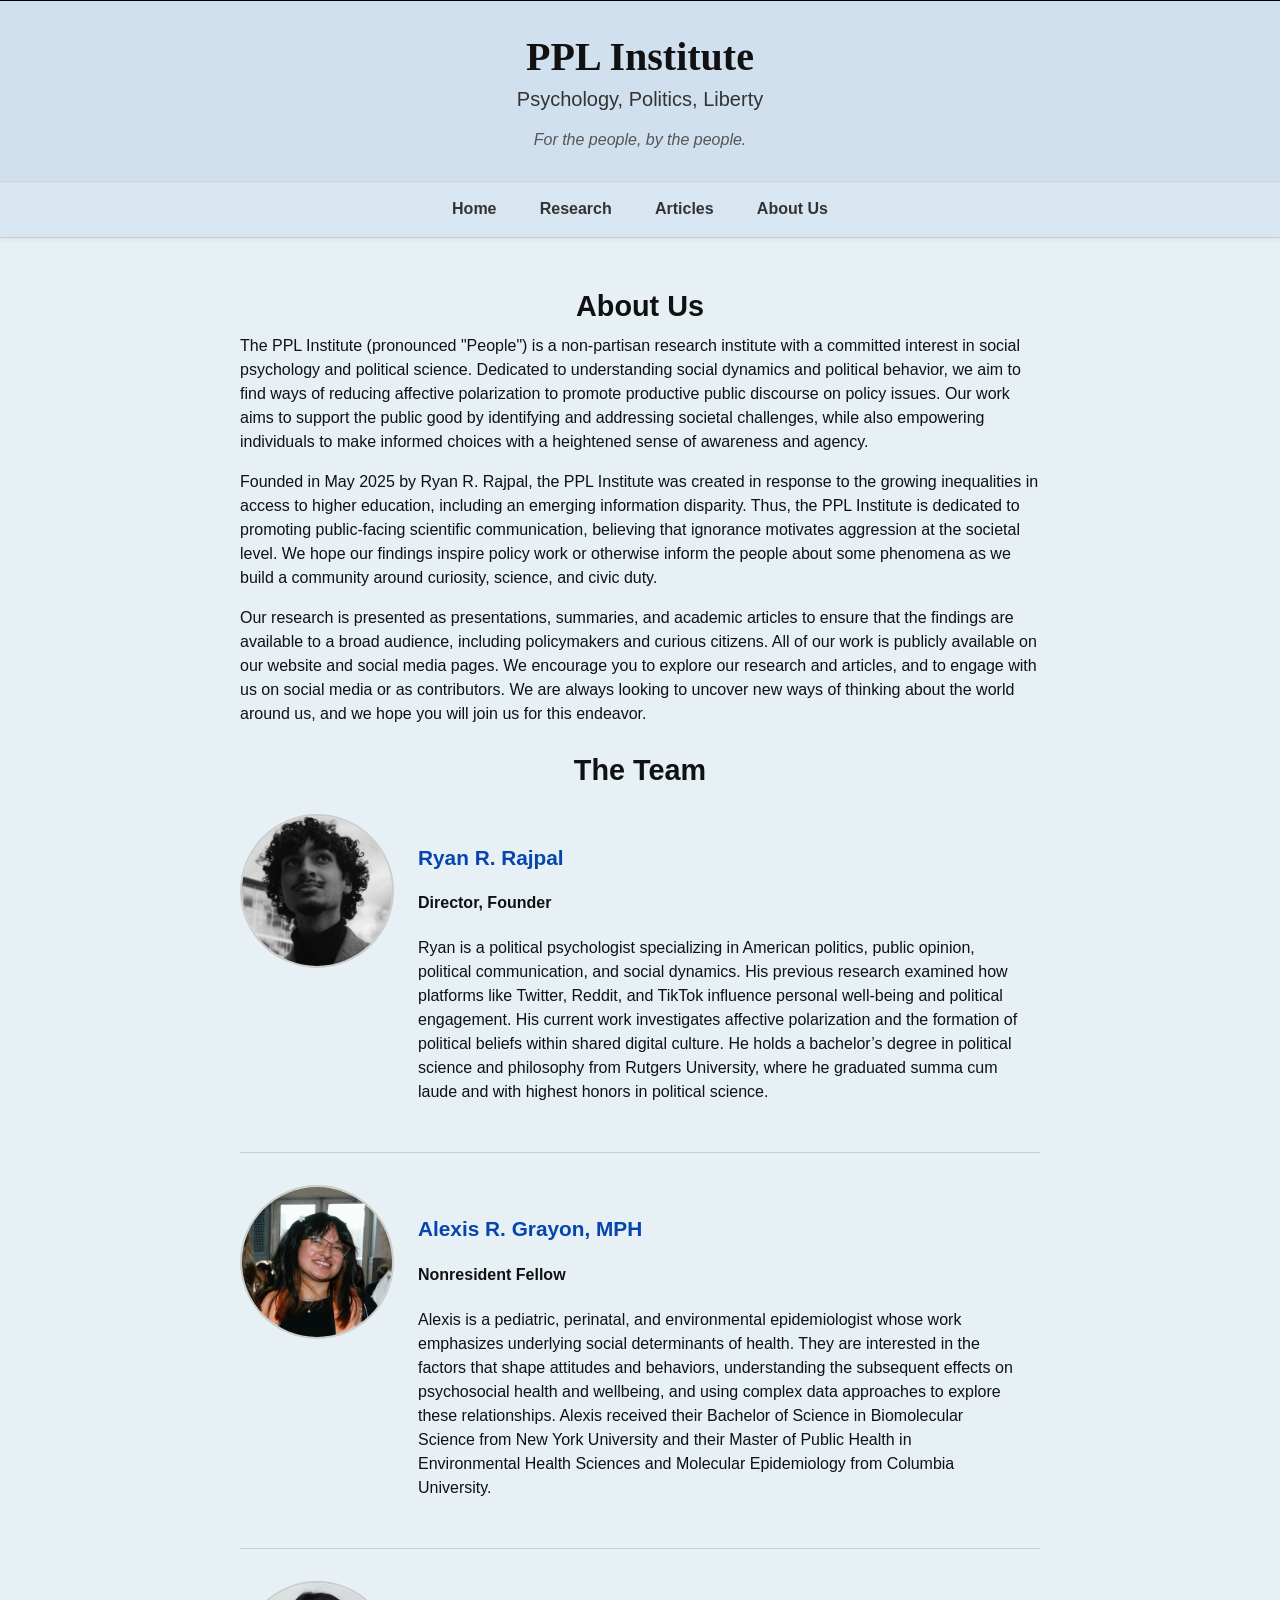
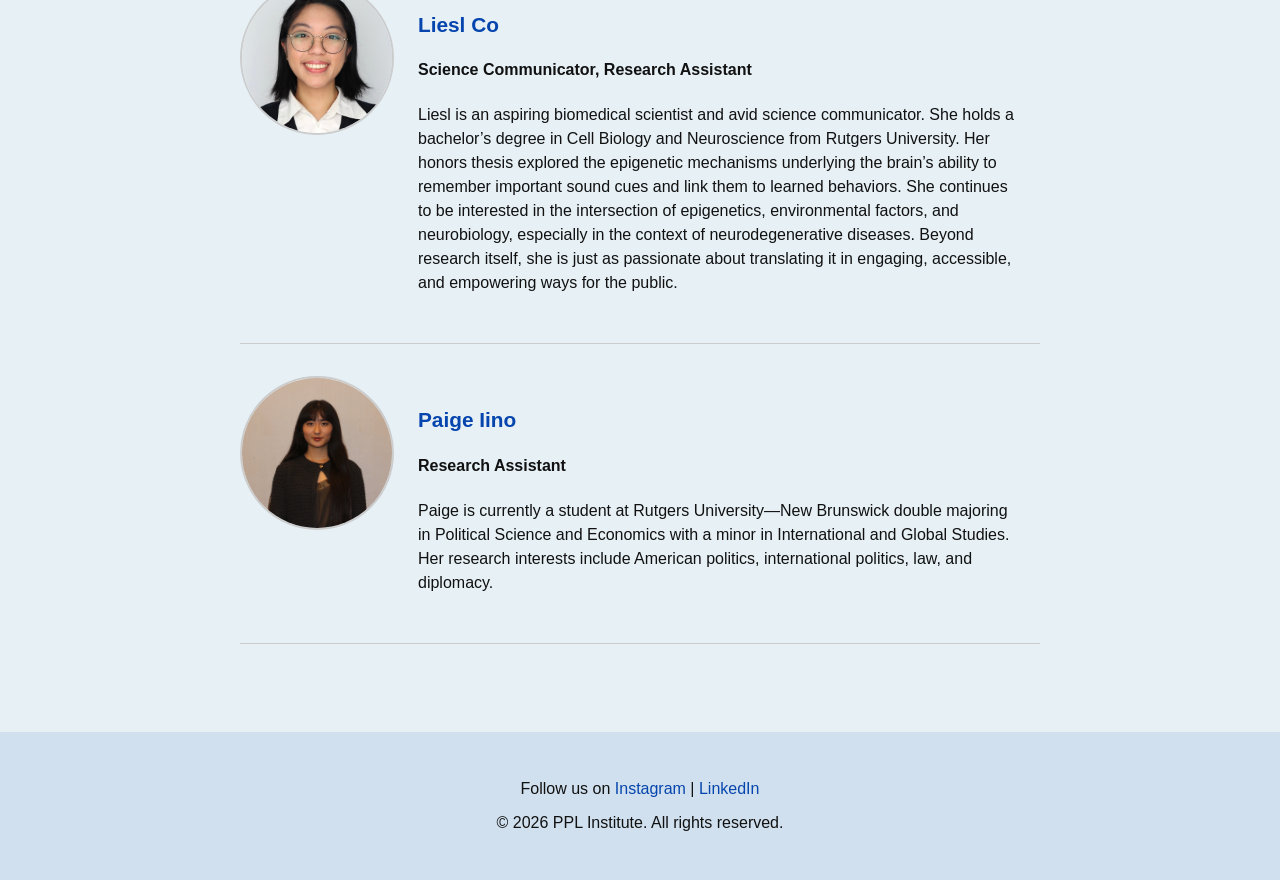
==== commit 26286dd0: "Edit text in About.html for clarity Removed the word 'the' before 'highest honors' for clarity." ====
--- a/About.html
+++ b/About.html
@@ -64,7 +64,7 @@
           and social dynamics. His previous research examined how platforms like Twitter, Reddit, and TikTok influence
           personal well-being and political engagement. His current work investigates affective polarization and the
           formation of political beliefs within shared digital culture. He holds a bachelor’s degree in political science
-          and philosophy from Rutgers University, where he graduated summa cum laude and with the highest honors in political science.
+          and philosophy from Rutgers University, where he graduated summa cum laude and with highest honors in political science.
         </p>
       </div>
     </section>
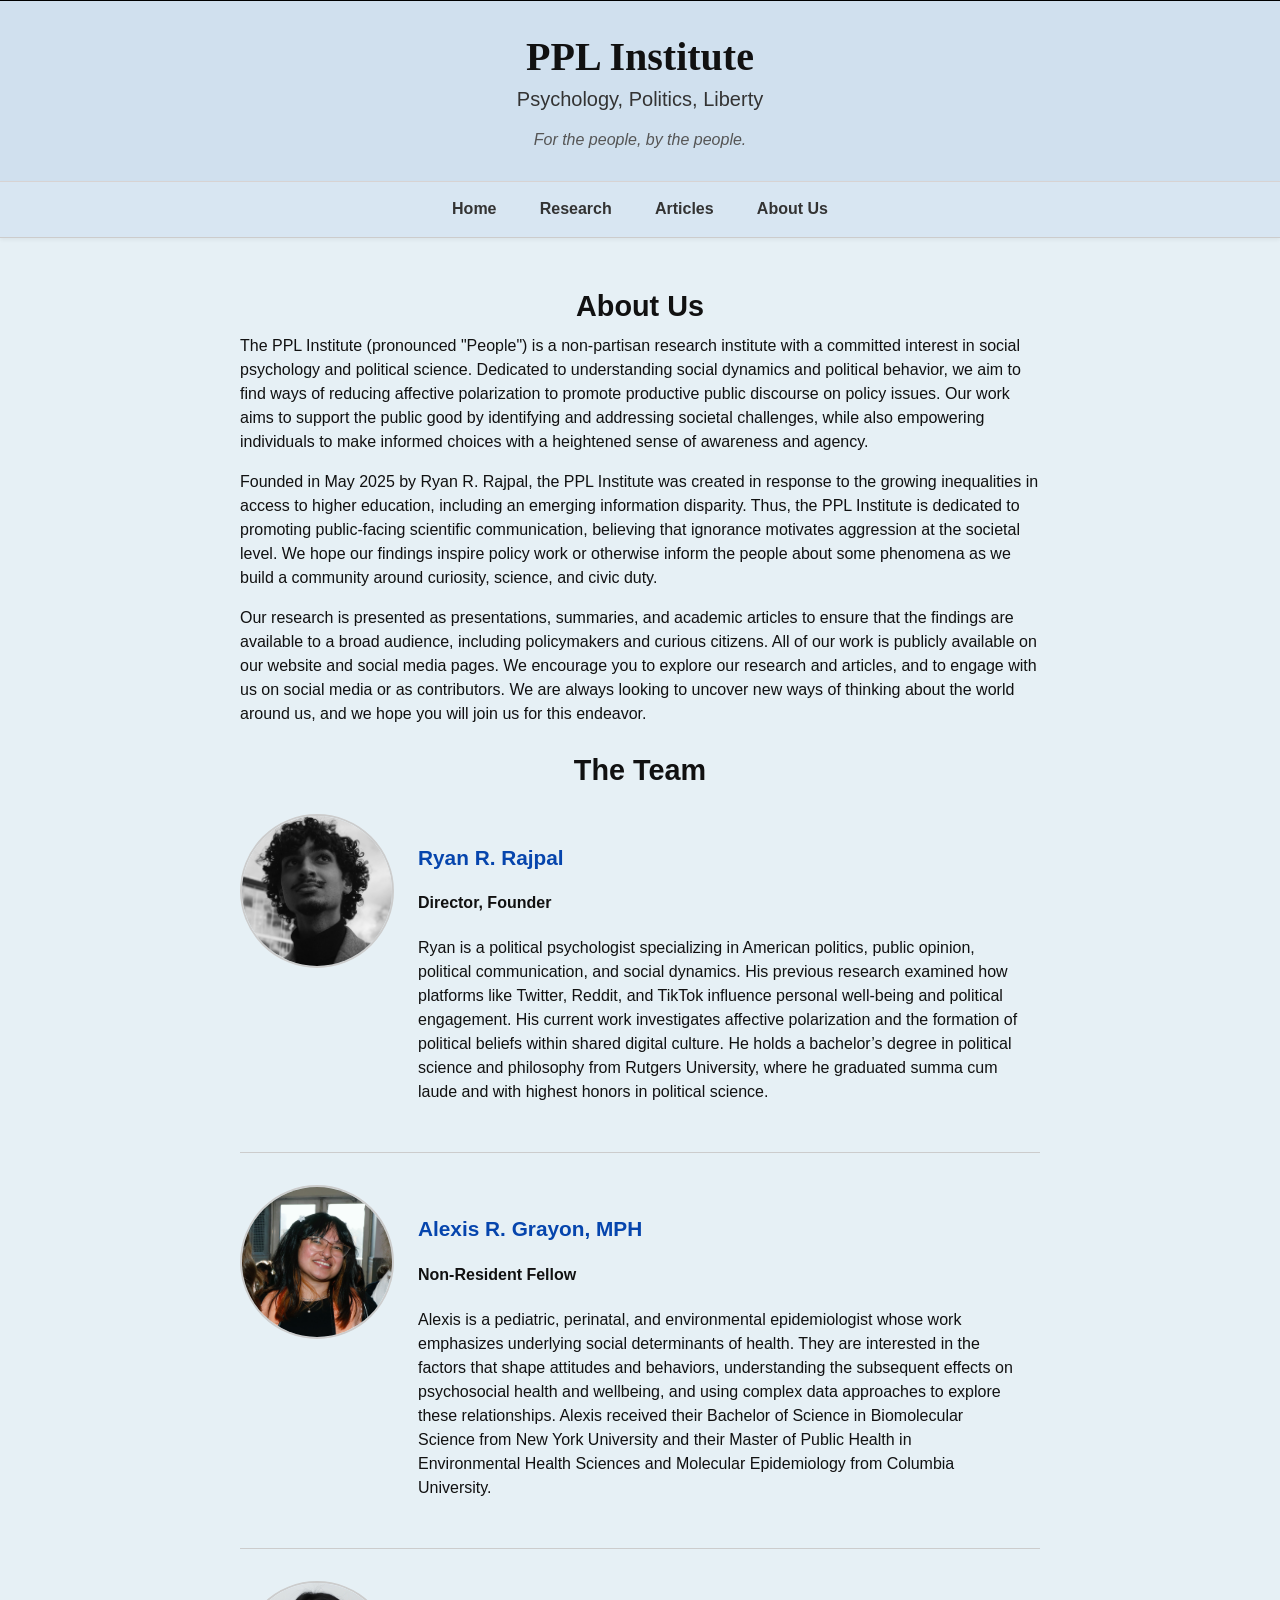
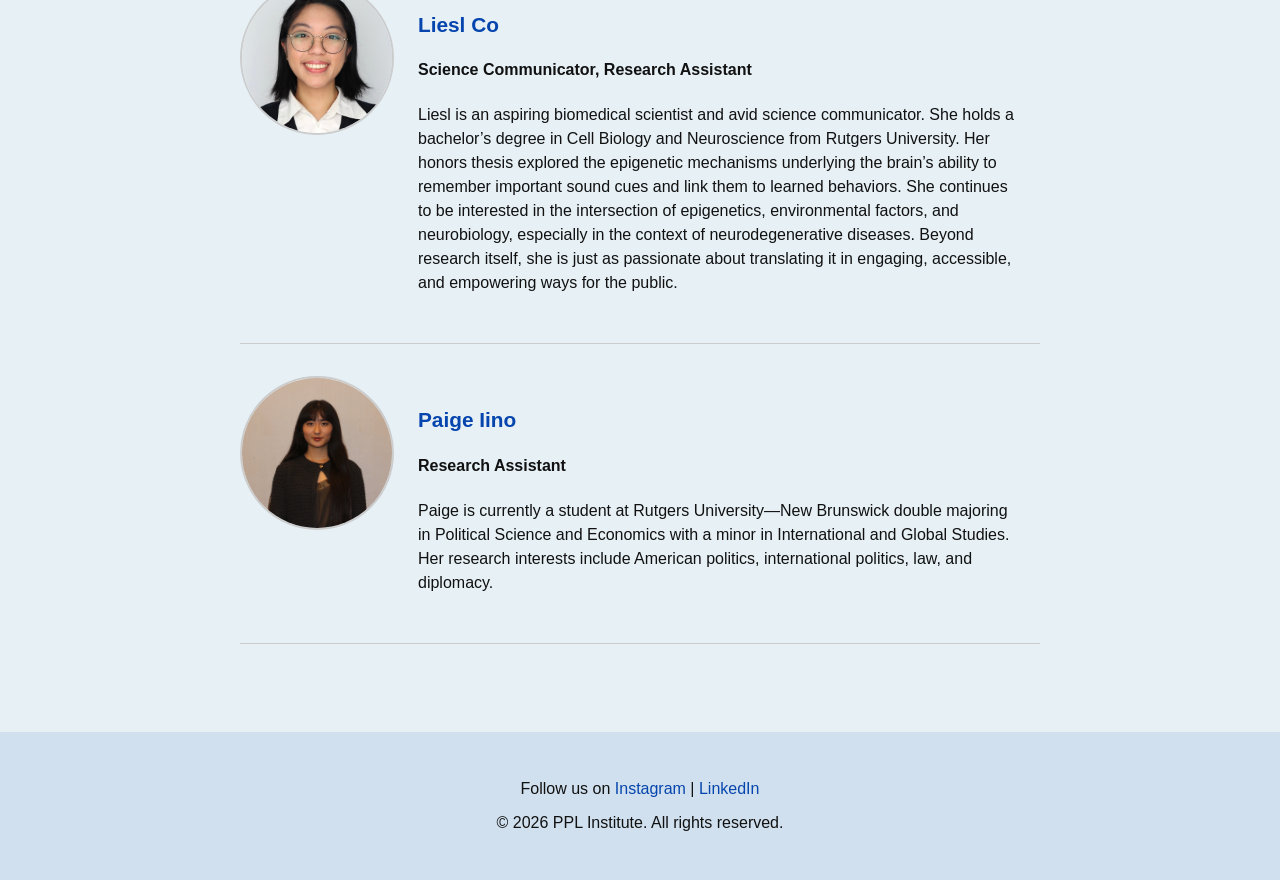
==== commit 04664741: "Correct title formatting for team member role" ====
--- a/About.html
+++ b/About.html
@@ -73,7 +73,7 @@
         <img src="Alexis.jpg" alt="Alexis R. Grayon, MPH" class="team-photo" />
         <div class="team-info">
           <h3>Alexis R. Grayon, MPH</h3>
-          <h4>Nonresident Fellow</h4>
+          <h4>Non-Resident Fellow</h4>
           <p>
             Alexis is a pediatric, perinatal, and environmental epidemiologist whose work emphasizes 
             underlying social determinants of health. They are interested in the factors that shape 
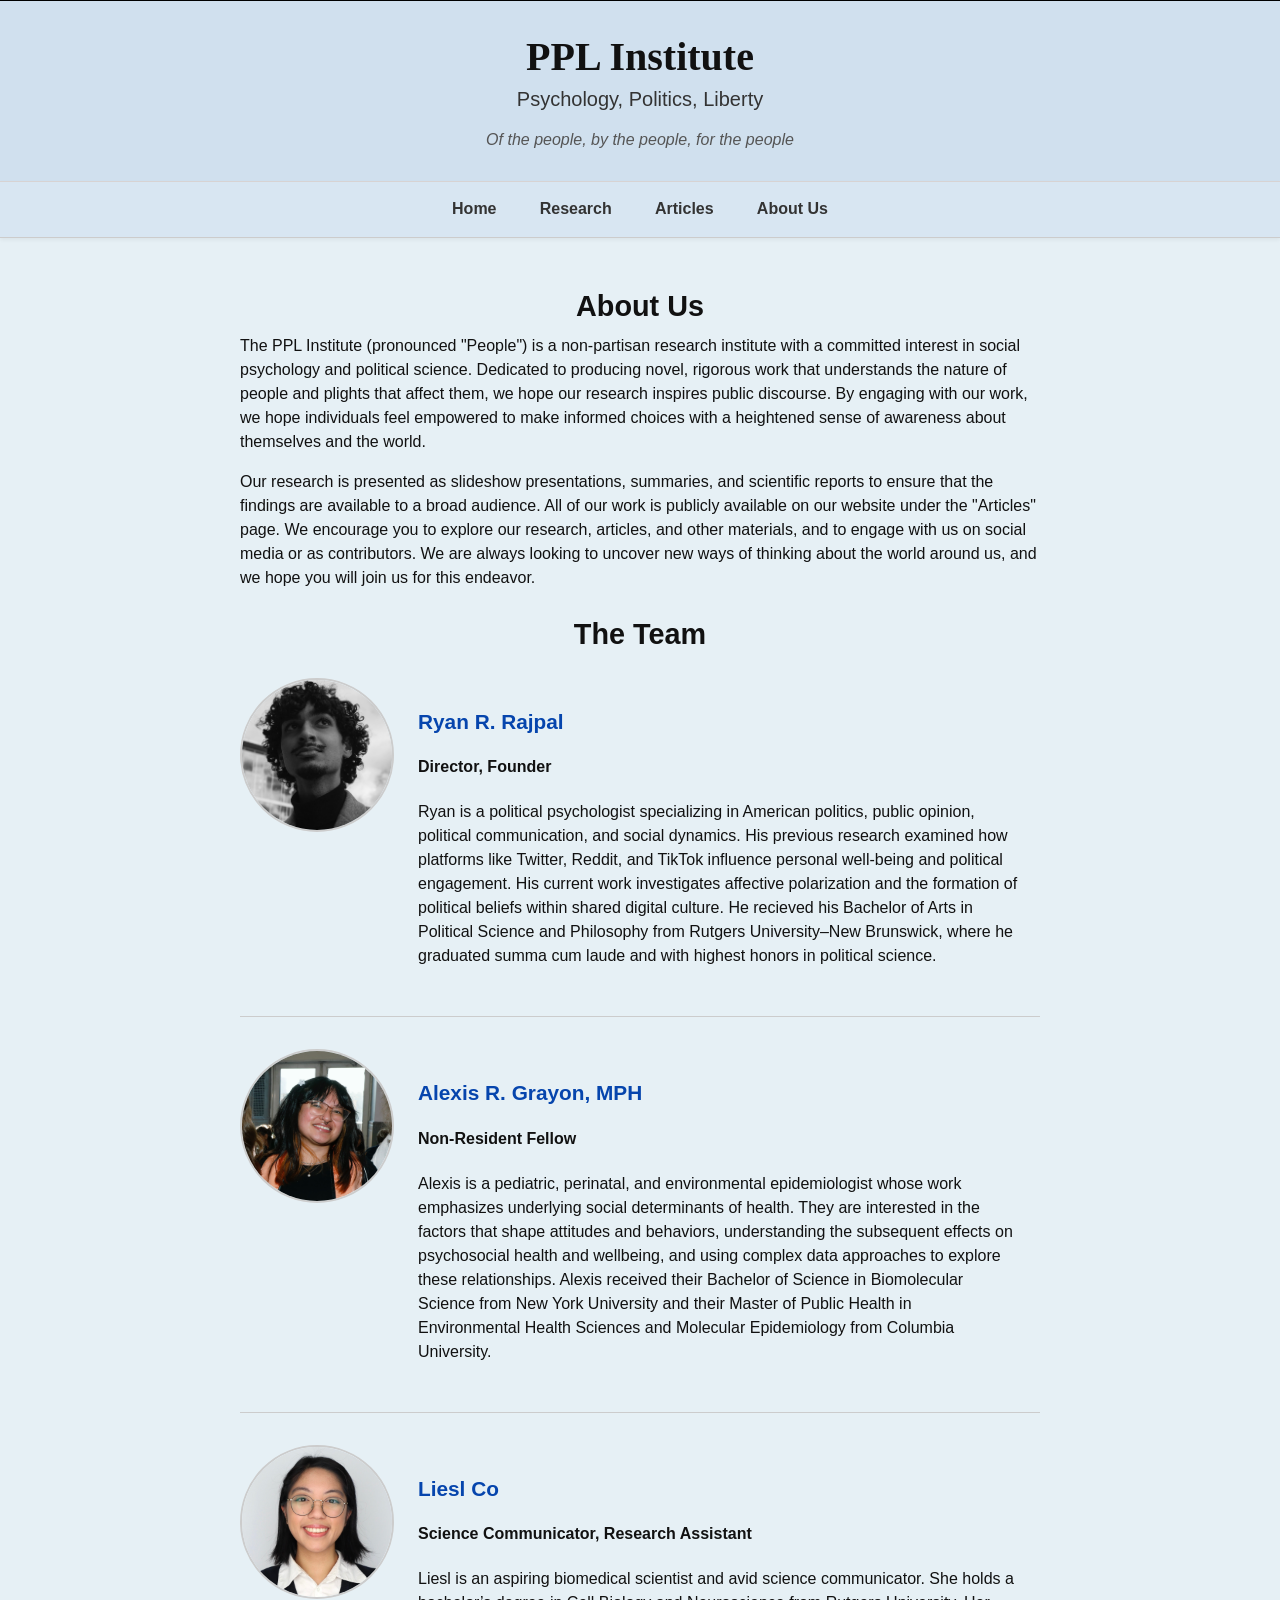
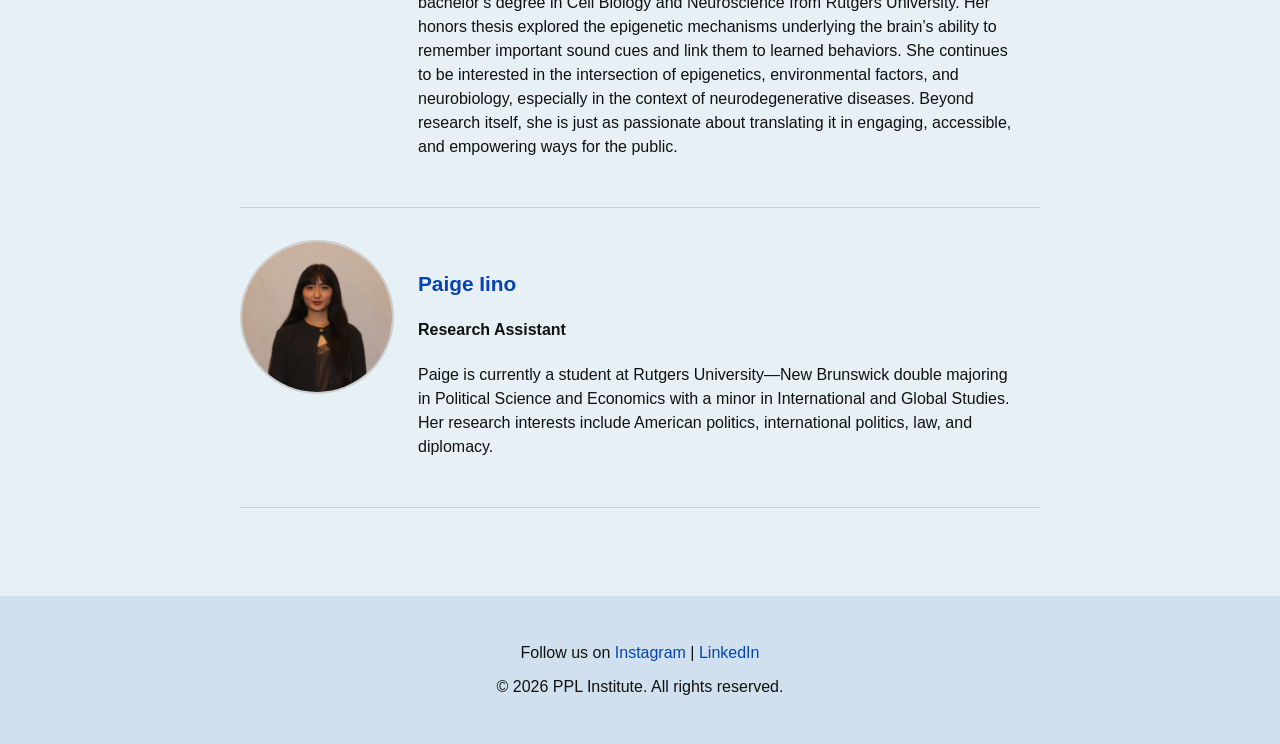
==== commit 6e696eaa: "Update About.html" ====
--- a/About.html
+++ b/About.html
@@ -13,7 +13,7 @@
     <header>
       <h1>PPL Institute</h1>
       <p class="tagline">Psychology, Politics, Liberty</p>
-      <p class="motto">For the people, by the people.</p>
+      <p class="motto"> Of the people, by the people, for the people</p>
     </header>
 
   <!-- Desktop Menu -->
@@ -39,16 +39,19 @@
     <section>
       <h2 class="centered-heading">About Us</h2>
     <p>
- The PPL Institute (pronounced "People") is a non-partisan research institute with a committed interest in social psychology and political science. Dedicated to understanding social dynamics and political behavior, we aim to find ways of reducing affective polarization to promote productive public discourse on policy issues.
- Our work aims to support the public good by identifying and addressing societal challenges, while also empowering individuals to make informed choices with a heightened sense of awareness and agency. 
+ The PPL Institute (pronounced "People") is a non-partisan research institute with a committed interest in social psychology 
+      and political science. Dedicated to producing novel, rigorous work that understands the nature of people and
+      plights that affect them, we hope our research inspires public discourse. By engaging with our work, we hope
+      individuals feel empowered to make informed choices with a heightened sense of awareness about themselves and the world.  
       </p>
 
-      <p>
- Founded in May 2025 by Ryan R. Rajpal, the PPL Institute was created in response to the growing inequalities in access to higher education, including an emerging information disparity. Thus, the PPL Institute is dedicated to promoting public-facing scientific communication, believing that ignorance motivates aggression at the societal level. We hope our findings inspire policy work or otherwise inform the people about some phenomena as we build a community around curiosity, science, and civic duty.
-      </p>
       
       <p>
- Our research is presented as presentations, summaries, and academic articles to ensure that the findings are available to a broad audience, including policymakers and curious citizens. All of our work is publicly available on our website and social media pages. We encourage you to explore our research and articles, and to engage with us on social media or as contributors. We are always looking to uncover new ways of thinking about the world around us, and we hope you will join us for this endeavor. 
+ Our research is presented as slideshow presentations, summaries, and scientific reports to ensure that the findings are available 
+        to a broad audience. All of our work is publicly available on our website under the "Articles" page.
+        We encourage you to explore our research, articles, and other materials, and to engage with us on social media or 
+        as contributors. We are always looking to uncover new ways of thinking about the world around us, and we hope you will 
+        join us for this endeavor. 
       </p>
     </section>
 
@@ -63,8 +66,9 @@
           Ryan is a political psychologist specializing in American politics, public opinion, political communication,
           and social dynamics. His previous research examined how platforms like Twitter, Reddit, and TikTok influence
           personal well-being and political engagement. His current work investigates affective polarization and the
-          formation of political beliefs within shared digital culture. He holds a bachelor’s degree in political science
-          and philosophy from Rutgers University, where he graduated summa cum laude and with highest honors in political science.
+          formation of political beliefs within shared digital culture. He recieved his Bachelor of Arts in Political Science
+          and Philosophy from Rutgers University–New Brunswick, where he graduated summa cum laude and with highest honors 
+          in political science.
         </p>
       </div>
     </section>
